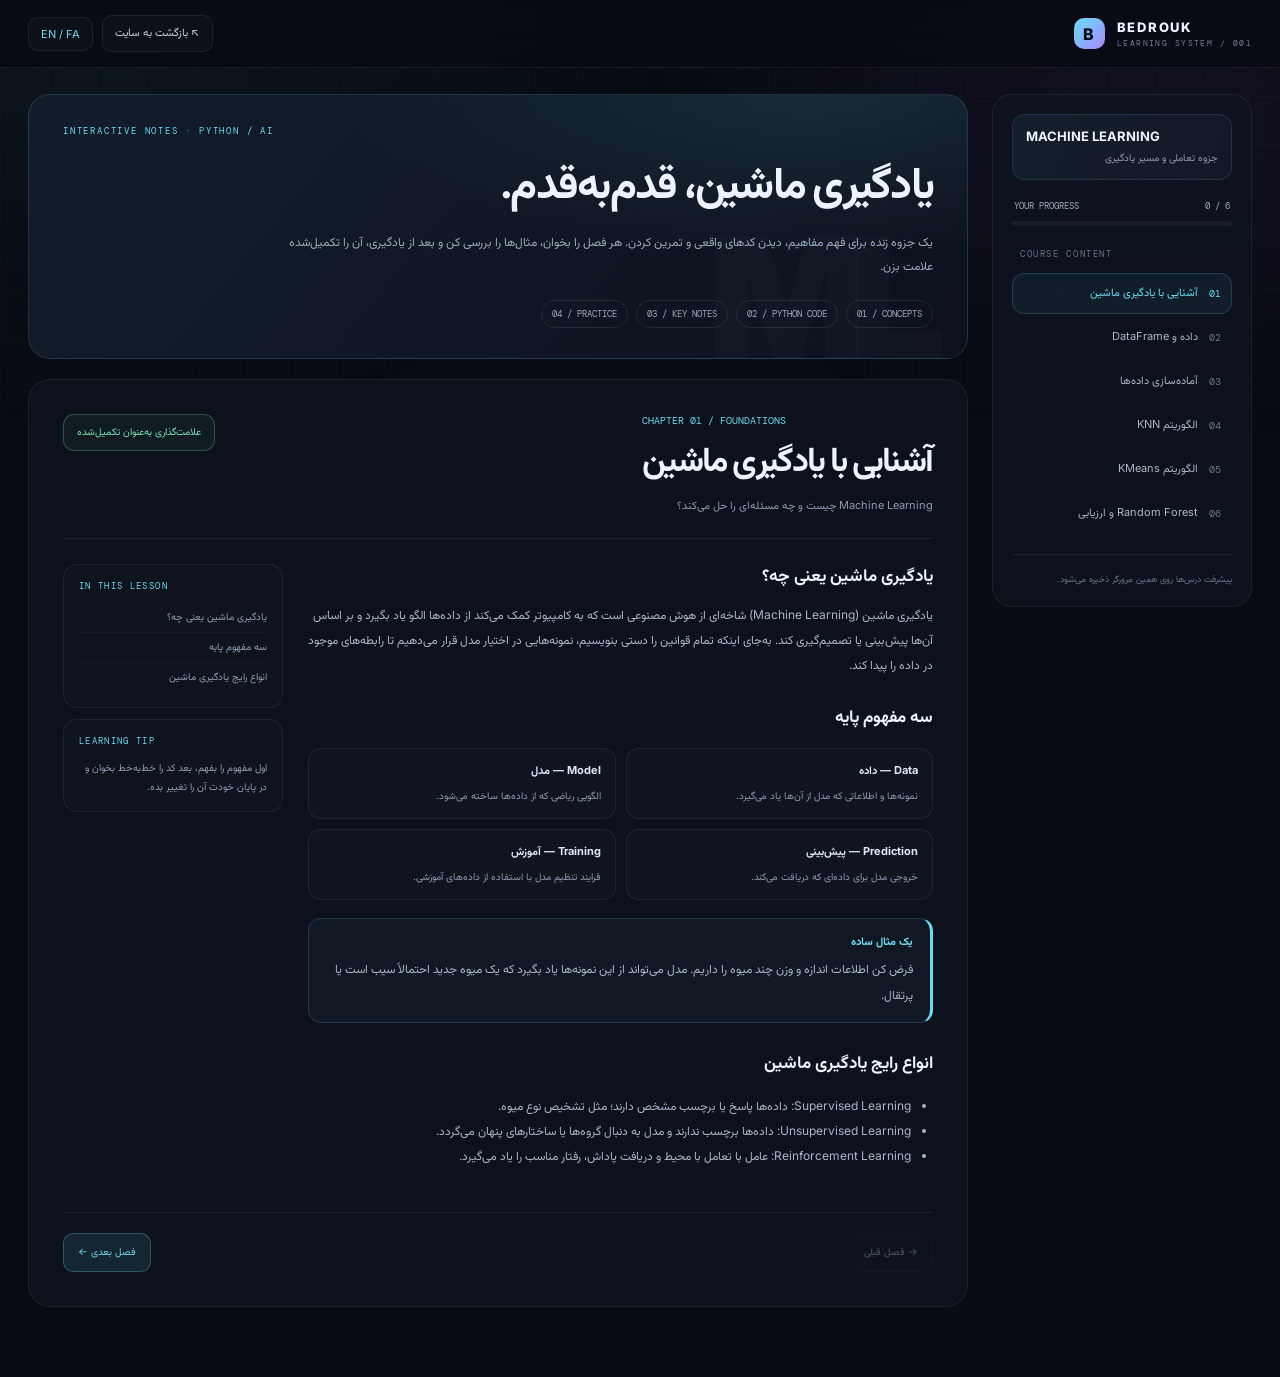
==== academy.html @ ad2b1992 "Add bilingual interactive Machine Learning Academy" ====
<!doctype html>
<html lang="fa" dir="rtl">
<head>
<meta charset="utf-8"><meta name="viewport" content="width=device-width,initial-scale=1">
<meta name="theme-color" content="#080b12">
<title>ML LAB — BEDROUK ACADEMY</title>
<link rel="preconnect" href="https://fonts.googleapis.com"><link rel="preconnect" href="https://fonts.gstatic.com" crossorigin>
<link href="https://fonts.googleapis.com/css2?family=DM+Mono:wght@400;500&family=Inter:wght@400;500;600;700;800&family=Vazirmatn:wght@400;500;600;700;800&display=swap" rel="stylesheet">
<style>
:root{--bg:#080b12;--panel:#0e1420;--panel2:#121b29;--line:#ffffff12;--text:#edf4ff;--muted:#8e9bb0;--cyan:#69dcf5;--violet:#a58aff;--green:#78e5b8;--amber:#f4c878;--radius:18px}
*{box-sizing:border-box}html{scroll-behavior:smooth}body{margin:0;background:var(--bg);color:var(--text);font-family:Inter,Vazirmatn,sans-serif;min-height:100vh}body[dir=rtl]{font-family:Vazirmatn,Inter,sans-serif}a{color:inherit;text-decoration:none}button,input{font:inherit}button{cursor:pointer}.bg-grid{position:fixed;inset:0;z-index:-2;pointer-events:none;background:radial-gradient(ellipse at 8% 0%,#2b82921b,transparent 35%),radial-gradient(ellipse at 90% 15%,#7852b51b,transparent 30%),linear-gradient(#ffffff04 1px,transparent 1px),linear-gradient(90deg,#ffffff04 1px,transparent 1px);background-size:auto,auto,48px 48px,48px 48px;mask-image:linear-gradient(#000,transparent 90%)}.top{height:68px;border-bottom:1px solid var(--line);background:#080b12d9;backdrop-filter:blur(18px);position:sticky;top:0;z-index:30}.topin{max-width:1440px;height:100%;padding:0 28px;margin:auto;display:flex;align-items:center;justify-content:space-between}.brand{display:flex;align-items:center;gap:12px;font-weight:800;letter-spacing:.13em;font-size:13px;direction:ltr}.brandmark{width:31px;height:31px;border-radius:10px;background:linear-gradient(135deg,var(--cyan),var(--violet));color:#071019;display:grid;place-items:center;font-size:16px}.brand small{display:block;color:#718198;font:8px 'DM Mono';letter-spacing:.18em;margin-top:3px}.topright{display:flex;gap:9px;align-items:center}.toplink,.lang{border:1px solid var(--line);background:#ffffff06;color:#c6d2e4;padding:9px 12px;border-radius:10px;font-size:11px}.lang{color:var(--cyan)}.shell{max-width:1440px;margin:auto;padding:26px 28px 70px;display:grid;grid-template-columns:260px minmax(0,1fr);gap:24px}.sidebar{align-self:start;position:sticky;top:91px;border:1px solid var(--line);background:#0d131edb;border-radius:20px;padding:19px;max-height:calc(100vh - 112px);overflow:auto}.side-label{font:9px 'DM Mono';letter-spacing:.18em;color:#66758d;margin:7px 8px 13px;direction:ltr;text-align:left}.course-title{padding:13px;border-radius:13px;background:linear-gradient(120deg,#69dcf511,#a58aff0b);border:1px solid #69dcf522;margin-bottom:20px}.course-title b{display:block;font-size:13px;direction:ltr;text-align:left}.course-title span{display:block;color:var(--muted);font-size:10px;margin-top:7px}.progress-row{display:flex;justify-content:space-between;color:#9eabc0;font:9px 'DM Mono';direction:ltr;margin:0 2px 9px}.progress{height:5px;background:#ffffff0d;border-radius:9px;overflow:hidden;margin-bottom:22px}.progress i{display:block;height:100%;width:0;background:linear-gradient(90deg,var(--cyan),var(--violet));border-radius:9px;transition:width .5s}.chapter{width:100%;display:flex;align-items:center;gap:11px;text-align:start;padding:11px 10px;border:1px solid transparent;border-radius:12px;background:transparent;color:#aab7ca;margin:3px 0;font-size:11px;transition:.2s}.chapter:hover{background:#ffffff07;color:#fff}.chapter.active{background:#69dcf510;border-color:#69dcf52b;color:var(--cyan)}.chapter .num{font:10px 'DM Mono';color:#687992;direction:ltr}.chapter.active .num{color:var(--cyan)}.chapter .tick{margin-inline-start:auto;color:var(--green);font-size:12px}.side-foot{border-top:1px solid var(--line);margin-top:20px;padding-top:16px;color:#68768b;font-size:9px;line-height:1.8}.main{min-width:0}.welcome{position:relative;overflow:hidden;border:1px solid #69dcf526;border-radius:22px;padding:30px 34px;background:radial-gradient(ellipse at 85% 0%,#69dcf51b,transparent 43%),linear-gradient(130deg,#121d2b,#0c111c);margin-bottom:20px;animation:rise .7s both}.welcome:after{content:'ML';position:absolute;right:4%;bottom:-43px;font:900 170px Inter;color:#ffffff05;letter-spacing:-.1em;pointer-events:none}.eyebrow{font:9px 'DM Mono';letter-spacing:.2em;color:var(--cyan);direction:ltr;text-align:start}.welcome h1{font-size:clamp(28px,4vw,44px);margin:16px 0 8px;letter-spacing:-.04em}.welcome p{color:#9baac0;line-height:2;font-size:12px;max-width:650px;margin:0}.welcome-meta{display:flex;gap:8px;flex-wrap:wrap;margin-top:22px}.pill{border:1px solid #ffffff16;border-radius:30px;padding:7px 10px;color:#9baac0;font:9px 'DM Mono';direction:ltr}.lesson{border:1px solid var(--line);background:#0d131edb;border-radius:22px;padding:clamp(20px,3vw,34px);animation:rise .5s both}.lesson-head{display:flex;justify-content:space-between;align-items:flex-start;gap:18px;border-bottom:1px solid var(--line);padding-bottom:22px;margin-bottom:25px}.lesson-index{font:10px 'DM Mono';color:var(--cyan);direction:ltr}.lesson h2{font-size:clamp(23px,3vw,34px);margin:9px 0 7px;letter-spacing:-.04em}.lesson-sub{font-size:11px;color:var(--muted);line-height:1.8}.complete{white-space:nowrap;border:1px solid #78e5b844;color:var(--green);background:#78e5b80c;border-radius:11px;padding:10px 13px;font-size:10px}.complete.done{background:#78e5b81c}.content-grid{display:grid;grid-template-columns:minmax(0,1fr) 220px;gap:25px}.article{min-width:0}.article h3{font-size:17px;margin:28px 0 12px}.article h3:first-child{margin-top:0}.article p,.article li{font-size:12px;color:#aab6c8;line-height:2.1}.article ul{padding-inline-start:22px}.callout{border:1px solid #69dcf52c;border-right:3px solid var(--cyan);background:#69dcf509;border-radius:13px;padding:15px 17px;margin:18px 0}.callout b{display:block;color:var(--cyan);font-size:11px;margin-bottom:5px}.callout p{margin:0}.callout.warn{border-color:#f4c87830;border-right-color:var(--amber);background:#f4c87808}.callout.warn b{color:var(--amber)}.codebox{border:1px solid #ffffff16;border-radius:15px;overflow:hidden;background:#080d15;margin:17px 0;direction:ltr;text-align:left}.codehead{display:flex;justify-content:space-between;align-items:center;padding:10px 14px;background:#ffffff05;border-bottom:1px solid #ffffff10;color:#8c9bb1;font:9px 'DM Mono'}.codehead button{border:1px solid #ffffff1c;background:#ffffff08;color:#b9c8dc;border-radius:7px;padding:5px 9px;font:9px 'DM Mono'}.codebox pre{margin:0;padding:18px;overflow:auto;color:#c9d8ec;font:11px/1.9 'DM Mono',monospace;tab-size:4}.kw{color:#c49bff}.fn{color:#72dff4}.str{color:#9cdda9}.cm{color:#6d7d91}.numc{color:#f2c77c}.output{border-top:1px solid #ffffff0e;padding:11px 15px;color:#8fa0b6;font:10px 'DM Mono';white-space:pre-wrap}.output b{color:var(--green);font-weight:500}.note-grid{display:grid;grid-template-columns:repeat(2,1fr);gap:10px;margin:17px 0}.note{border:1px solid var(--line);border-radius:13px;padding:14px;background:#ffffff04}.note b{display:block;font-size:11px;color:#dce8f8;margin-bottom:6px}.note span{display:block;color:#8e9bb0;font-size:10px;line-height:1.8}.side-notes{align-self:start;position:sticky;top:95px}.side-card{border:1px solid var(--line);border-radius:14px;background:#ffffff03;padding:15px;margin-bottom:11px}.side-card h4{font:9px 'DM Mono';letter-spacing:.15em;color:var(--cyan);margin:0 0 11px;direction:ltr;text-align:left}.side-card a{display:block;color:#91a0b5;font-size:10px;padding:7px 0;border-bottom:1px solid #ffffff09}.side-card a:last-child{border:0}.side-card p{font-size:10px;line-height:1.9;color:#8f9db2;margin:0}.lesson-nav{display:flex;justify-content:space-between;gap:12px;border-top:1px solid var(--line);padding-top:20px;margin-top:28px}.lesson-nav button{border:1px solid var(--line);background:#ffffff06;color:#c9d6e8;padding:11px 14px;border-radius:10px;font-size:10px}.lesson-nav button:disabled{opacity:.35;cursor:not-allowed}.lesson-nav .next{background:#69dcf51a;border-color:#69dcf544;color:var(--cyan)}.toast{position:fixed;bottom:22px;left:50%;transform:translate(-50%,20px);opacity:0;pointer-events:none;background:#172334;border:1px solid #69dcf544;color:#d9f7ff;border-radius:12px;padding:11px 16px;font-size:11px;transition:.25s;z-index:50}.toast.show{opacity:1;transform:translate(-50%,0)}.mobile-menu{display:none}
body[dir=rtl] .content-grid{direction:rtl}body[dir=rtl] .callout{border-right:1px solid #69dcf52c;border-left:3px solid var(--cyan)}body[dir=rtl] .callout.warn{border-left-color:var(--amber)}body[dir=rtl] .welcome:after{right:auto;left:4%}
@keyframes rise{from{opacity:0;transform:translateY(12px)}to{opacity:1;transform:translateY(0)}}
@media(max-width:1000px){.shell{grid-template-columns:220px minmax(0,1fr);gap:16px;padding-inline:18px}.content-grid{grid-template-columns:1fr}.side-notes{position:static;display:grid;grid-template-columns:repeat(2,1fr)}}
@media(max-width:720px){.topin{padding:0 15px}.toplink{display:none}.shell{display:block;padding:15px 13px 45px}.sidebar{position:static;max-height:none;margin-bottom:15px;padding:13px}.course-title{margin-bottom:12px}.side-label,.side-foot{display:none}.progress-row{margin-top:10px}.chapter-list{display:flex;overflow:auto;gap:6px;padding-bottom:3px}.chapter{min-width:max-content;width:auto;margin:0;padding:9px 10px}.chapter .tick{display:none}.welcome{padding:23px 20px}.welcome:after{font-size:115px;bottom:-25px}.lesson{padding:20px 16px}.lesson-head{display:block}.complete{margin-top:14px}.note-grid,.side-notes{grid-template-columns:1fr 1fr}.side-notes .side-card:last-child{grid-column:1/-1}}
@media(prefers-reduced-motion:reduce){*,*:before,*:after{animation-duration:.01ms!important;transition-duration:.01ms!important;scroll-behavior:auto!important}}
</style>
</head>
<body><div class="bg-grid"></div>
<header class="top"><div class="topin"><a class="brand" href="index.html"><span class="brandmark">B</span><span>BEDROUK <small>LEARNING SYSTEM / 001</small></span></a><div class="topright"><a class="toplink" href="index.html">↖ <span data-t="back">بازگشت به سایت</span></a><button class="lang" id="langBtn">EN / FA</button></div></div></header>
<div class="shell">
<aside class="sidebar">
<div class="course-title"><b>MACHINE LEARNING</b><span data-t="courseSub">جزوه تعاملی و مسیر یادگیری</span></div>
<div class="progress-row"><span>YOUR PROGRESS</span><span id="progressText">0 / 6</span></div><div class="progress"><i id="progressBar"></i></div>
<div class="side-label">COURSE CONTENT</div><nav class="chapter-list" id="chapterList"></nav>
<div class="side-foot" data-t="sideFoot">پیشرفت درس‌ها روی همین مرورگر ذخیره می‌شود.</div>
</aside>
<main class="main">
<section class="welcome"><div class="eyebrow">INTERACTIVE NOTES · PYTHON / AI</div><h1 data-t="heroTitle">یادگیری ماشین، قدم‌به‌قدم.</h1><p data-t="heroText">یک جزوه زنده برای فهم مفاهیم، دیدن کدهای واقعی و تمرین کردن. هر فصل را بخوان، مثال‌ها را بررسی کن و بعد از یادگیری، آن را تکمیل‌شده علامت بزن.</p><div class="welcome-meta"><span class="pill">01 / CONCEPTS</span><span class="pill">02 / PYTHON CODE</span><span class="pill">03 / KEY NOTES</span><span class="pill">04 / PRACTICE</span></div></section>
<section class="lesson" id="lessonPanel" aria-live="polite"></section>
</main></div><div class="toast" id="toast"></div>
<script>
const lessons=[
{id:"intro",title:{fa:"آشنایی با یادگیری ماشین",en:"Introduction to Machine Learning"},sub:{fa:"Machine Learning چیست و چه مسئله‌ای را حل می‌کند؟",en:"What is machine learning, and what problems does it solve?"},tag:"FOUNDATIONS",sections:[
{h:{fa:"یادگیری ماشین یعنی چه؟",en:"What is Machine Learning?"},p:{fa:"یادگیری ماشین (Machine Learning) شاخه‌ای از هوش مصنوعی است که به کامپیوتر کمک می‌کند از داده‌ها الگو یاد بگیرد و بر اساس آن‌ها پیش‌بینی یا تصمیم‌گیری کند. به‌جای اینکه تمام قوانین را دستی بنویسیم، نمونه‌هایی در اختیار مدل قرار می‌دهیم تا رابطه‌های موجود در داده را پیدا کند.",en:"Machine Learning is a branch of AI that enables computers to learn patterns from data and use them to make predictions or decisions. Instead of manually writing every rule, we provide examples and let a model discover useful relationships."}},
{h:{fa:"سه مفهوم پایه",en:"Three core ideas"},cards:[{b:{fa:"Data — داده",en:"Data"},s:{fa:"نمونه‌ها و اطلاعاتی که مدل از آن‌ها یاد می‌گیرد.",en:"The examples and information a model learns from."}},{b:{fa:"Model — مدل",en:"Model"},s:{fa:"الگویی ریاضی که از داده‌ها ساخته می‌شود.",en:"A mathematical pattern learned from data."}},{b:{fa:"Prediction — پیش‌بینی",en:"Prediction"},s:{fa:"خروجی مدل برای داده‌ای که دریافت می‌کند.",en:"The model's output for new input."}},{b:{fa:"Training — آموزش",en:"Training"},s:{fa:"فرایند تنظیم مدل با استفاده از داده‌های آموزشی.",en:"The process of fitting a model using training data."}}]},
{call:{title:{fa:"یک مثال ساده",en:"A simple example"},text:{fa:"فرض کن اطلاعات اندازه و وزن چند میوه را داریم. مدل می‌تواند از این نمونه‌ها یاد بگیرد که یک میوه جدید احتمالاً سیب است یا پرتقال.",en:"Imagine we have measurements and weights for several fruits. A model can learn from these examples and estimate whether a new fruit is an apple or an orange."}}},
{h:{fa:"انواع رایج یادگیری ماشین",en:"Common types of Machine Learning"},list:[{fa:"Supervised Learning: داده‌ها پاسخ یا برچسب مشخص دارند؛ مثل تشخیص نوع میوه.",en:"Supervised Learning: examples include known labels, such as fruit classification."},{fa:"Unsupervised Learning: داده‌ها برچسب ندارند و مدل به دنبال گروه‌ها یا ساختارهای پنهان می‌گردد.",en:"Unsupervised Learning: data has no labels, and the model looks for hidden groups or structure."},{fa:"Reinforcement Learning: عامل با تعامل با محیط و دریافت پاداش، رفتار مناسب را یاد می‌گیرد.",en:"Reinforcement Learning: an agent learns behavior by interacting with an environment and receiving rewards."}]}
]},
{id:"data",title:{fa:"داده و DataFrame",en:"Data & DataFrames"},sub:{fa:"چطور داده‌ها را با Pandas وارد و بررسی کنیم؟",en:"How to load and inspect data with Pandas."},tag:"DATA BASICS",sections:[
{h:{fa:"داده‌ها، مواد اولیه مدل هستند",en:"Data is the model's raw material"},p:{fa:"داده‌ها معمولاً در قالب جدول ذخیره می‌شوند. هر سطر یک نمونه (Sample) و هر ستون یک ویژگی (Feature) را نشان می‌دهد. در پروژه‌های واقعی، قبل از آموزش مدل باید ساختار و کیفیت داده را بررسی کنیم.",en:"Data is often stored in tables. Each row is a sample and each column is a feature. In real projects, inspect the structure and quality of your data before training a model."}},
{h:{fa:"خواندن فایل CSV با Pandas",en:"Read a CSV file with Pandas"},code:"import pandas as pd\n\n# Read the dataset\ndf = pd.read_csv('data.csv')\n\n# Show the first five rows\nprint(df.head())\n\n# Check rows, columns and data types\nprint(df.info())",out:{fa:"ابتدا چند سطر اول جدول نمایش داده می‌شود؛ سپس تعداد سطرها، ستون‌ها و نوع داده‌ها بررسی می‌شود.",en:"The first rows are displayed, followed by a summary of rows, columns, and data types."}},
{h:{fa:"دستورهای مهم برای بررسی داده",en:"Useful data inspection methods"},cards:[{b:"df.head()",s:{fa:"نمایش پنج سطر اول جدول.",en:"Shows the first five rows."}},{b:"df.shape",s:{fa:"تعداد سطر و ستون را برمی‌گرداند.",en:"Returns the number of rows and columns."}},{b:"df.info()",s:{fa:"نوع ستون‌ها و مقدارهای خالی را نشان می‌دهد.",en:"Shows column types and non-null counts."}},{b:"df.describe()",s:{fa:"آمار عددی مانند میانگین و انحراف معیار.",en:"Numeric statistics such as mean and standard deviation."}}]},
{call:{title:{fa:"نکته مهم",en:"Important note"},text:{fa:"قبل از انتخاب الگوریتم، مطمئن شو می‌دانی هر ستون چه مفهومی دارد و کدام ستون قرار است هدف پیش‌بینی باشد.",en:"Before choosing an algorithm, understand what each column represents and identify the target you want to predict."}}}
]},
{id:"prep",title:{fa:"آماده‌سازی داده‌ها",en:"Data Preprocessing"},sub:{fa:"مقادیر خالی، داده‌های متنی و مقیاس ویژگی‌ها",en:"Missing values, categorical data, and feature scaling."},tag:"PREPROCESSING",sections:[
{h:{fa:"چرا آماده‌سازی لازم است؟",en:"Why preprocessing matters"},p:{fa:"داده خام همیشه برای مدل آماده نیست. ممکن است خانه‌های خالی، متن، یا ویژگی‌هایی با مقیاس‌های بسیار متفاوت داشته باشیم. آماده‌سازی داده کمک می‌کند ورودی مدل قابل استفاده و منظم باشد.",en:"Raw data is not always model-ready. It may contain missing values, text categories, or features with very different scales. Preprocessing makes the input usable and consistent."}},
{h:{fa:"رسیدگی به مقادیر خالی",en:"Handling missing values"},code:"# Fill missing Age values with the median\ndf['Age'] = df['Age'].fillna(df['Age'].median())\n\n# Fill missing Embarked values with the mode\ndf['Embarked'] = df['Embarked'].fillna(\n    df['Embarked'].mode()[0]\n)",out:{fa:"median مقدار میانی داده‌های عددی است. mode پرتکرارترین مقدار را برمی‌گرداند.",en:"The median is the middle numeric value. The mode returns the most frequent value."}},
{h:{fa:"تبدیل داده متنی به عدد",en:"Encoding categorical data"},p:{fa:"بسیاری از الگوریتم‌ها مستقیماً با متن کار نمی‌کنند. OneHotEncoder برای تبدیل دسته‌ها به ستون‌های صفر و یک کاربرد دارد. LabelEncoder معمولاً برای تبدیل برچسب‌های هدف به عدد استفاده می‌شود.",en:"Many algorithms cannot work directly with text. OneHotEncoder creates binary columns for categories. LabelEncoder is commonly used to convert target labels into numbers."},code:"from sklearn.preprocessing import OneHotEncoder\n\nencoder = OneHotEncoder(handle_unknown='ignore')\nencoded = encoder.fit_transform(df[['City']])",out:{fa:"هر دسته در ستون City به یک ویژگی عددی مستقل تبدیل می‌شود.",en:"Each category in City is represented by its own encoded feature."}},
{h:{fa:"استانداردسازی ویژگی‌ها",en:"Feature scaling"},code:"from sklearn.preprocessing import StandardScaler\n\nscaler = StandardScaler()\nX_scaled = scaler.fit_transform(X_train)\nX_test_scaled = scaler.transform(X_test)",out:{fa:"Scaler روی داده آموزشی fit می‌شود؛ سپس همان تبدیل روی داده آزمون اجرا می‌شود.",en:"Fit the scaler on training data, then apply that same transformation to test data."}},
{call:{title:{fa:"قانون طلایی",en:"Golden rule"},text:{fa:"برای جلوگیری از Data Leakage، تبدیل‌هایی مثل StandardScaler را فقط با داده آموزشی fit کن. سپس روی داده آزمون فقط transform را اجرا کن.",en:"To avoid data leakage, fit transformations such as StandardScaler only on training data. Use transform on the test set."},warn:true}}
]},
{id:"knn",title:{fa:"الگوریتم KNN",en:"K-Nearest Neighbors"},sub:{fa:"پیش‌بینی بر اساس نزدیک‌ترین همسایه‌ها",en:"Making predictions using the nearest data points."},tag:"SUPERVISED LEARNING",sections:[
{h:{fa:"KNN چطور کار می‌کند؟",en:"How does KNN work?"},p:{fa:"در الگوریتم K-Nearest Neighbors، برای یک نمونه جدید فاصله آن تا نمونه‌های آموزشی محاسبه می‌شود. سپس K همسایه نزدیک انتخاب می‌شوند و مدل با توجه به برچسب آن‌ها تصمیم می‌گیرد. در Classification معمولاً رأی اکثریت استفاده می‌شود.",en:"K-Nearest Neighbors measures the distance from a new sample to training samples. It selects the K closest neighbors and predicts based on their labels. In classification, this is usually a majority vote."}},
{h:{fa:"پیاده‌سازی ساده با Scikit-learn",en:"A simple Scikit-learn example"},code:"from sklearn.neighbors import KNeighborsClassifier\nfrom sklearn.metrics import accuracy_score\n\nmodel = KNeighborsClassifier(n_neighbors=3)\nmodel.fit(X_train, y_train)\n\npredictions = model.predict(X_test)\naccuracy = accuracy_score(y_test, predictions)\nprint(accuracy)",out:{fa:"مدل با سه همسایه نزدیک آموزش داده می‌شود و سپس دقت پیش‌بینی‌ها محاسبه می‌شود.",en:"The model uses three neighbors, makes predictions, and then calculates accuracy."}},
{h:{fa:"پارامتر n_neighbors",en:"The n_neighbors parameter"},p:{fa:"این پارامتر تعداد همسایه‌هایی را مشخص می‌کند که در تصمیم‌گیری شرکت می‌کنند. مقدار خیلی کم ممکن است مدل را به نویز حساس کند؛ مقدار خیلی زیاد هم ممکن است مرز بین گروه‌ها را بیش از حد ساده کند.",en:"This parameter sets how many neighbors vote. A very small value may make the model sensitive to noise, while a very large value may oversimplify class boundaries."}},
{call:{title:{fa:"نکته امتحانی",en:"Key takeaway"},text:{fa:"KNN به مقیاس ویژگی‌ها حساس است؛ بنابراین StandardScaler معمولاً قبل از اجرای آن مفید است.",en:"KNN is sensitive to feature scales, so StandardScaler is often useful before applying it."}}}
]},
{id:"kmeans",title:{fa:"الگوریتم KMeans",en:"K-Means Clustering"},sub:{fa:"گروه‌بندی داده‌ها بدون برچسب",en:"Grouping data without predefined labels."},tag:"UNSUPERVISED LEARNING",sections:[
{h:{fa:"KMeans چیست؟",en:"What is K-Means?"},p:{fa:"KMeans یک الگوریتم خوشه‌بندی (Clustering) است. این الگوریتم داده‌ها را به K گروه تقسیم می‌کند؛ به‌طوری‌که نمونه‌های هر گروه تا حد ممکن به مرکز خوشه خود نزدیک باشند. در شروع، تعداد خوشه‌ها را مشخص می‌کنیم.",en:"K-Means is a clustering algorithm. It divides data into K groups so that samples are as close as possible to their cluster center. We choose the number of clusters in advance."}},
{h:{fa:"مراحل کلی الگوریتم",en:"The general process"},list:[{fa:"تعداد خوشه‌ها (K) انتخاب می‌شود.",en:"Choose the number of clusters (K)."},{fa:"مرکزهای اولیه خوشه‌ها تعیین می‌شوند.",en:"Initialize the cluster centers."},{fa:"هر نمونه به نزدیک‌ترین مرکز اختصاص داده می‌شود.",en:"Assign each sample to its nearest center."},{fa:"مرکزها با میانگین نمونه‌های هر خوشه به‌روزرسانی می‌شوند؛ این روند تکرار می‌شود.",en:"Update centers using the mean of assigned samples, and repeat."}]},
{h:{fa:"پیاده‌سازی با Scikit-learn",en:"Implementation with Scikit-learn"},code:"from sklearn.cluster import KMeans\nfrom sklearn.preprocessing import StandardScaler\n\nscaler = StandardScaler()\nX_scaled = scaler.fit_transform(X)\n\nmodel = KMeans(n_clusters=3, random_state=42, n_init=10)\nmodel.fit(X_scaled)\n\nlabels = model.labels_",out:{fa:"هر نمونه یک برچسب خوشه دریافت می‌کند؛ مثلاً 0، 1 یا 2. این اعداد نام گروه‌ها هستند، نه رتبه‌بندی آن‌ها.",en:"Each sample receives a cluster label such as 0, 1, or 2. These numbers identify groups; they are not rankings."}},
{call:{title:{fa:"تفاوت مهم با KNN",en:"KNN vs K-Means"},text:{fa:"KNN معمولاً برای پیش‌بینی با داده‌های برچسب‌دار استفاده می‌شود؛ KMeans داده‌های بدون برچسب را گروه‌بندی می‌کند.",en:"KNN is commonly used for prediction with labeled data; K-Means groups unlabeled data."}}}
]},
{id:"forest",title:{fa:"Random Forest و ارزیابی",en:"Random Forest & Evaluation"},sub:{fa:"ترکیب چند درخت تصمیم و بررسی عملکرد مدل",en:"Combining decision trees and evaluating model performance."},tag:"ENSEMBLE LEARNING",sections:[
{h:{fa:"Random Forest چیست؟",en:"What is Random Forest?"},p:{fa:"Random Forest از چندین Decision Tree تشکیل می‌شود. هر درخت روی نمونه‌ها و ویژگی‌های انتخاب‌شده آموزش می‌بیند. در طبقه‌بندی، خروجی درخت‌ها با رأی‌گیری ترکیب می‌شود تا پیش‌بینی نهایی ساخته شود.",en:"Random Forest is made of multiple decision trees. Each tree is trained using selected samples and features. For classification, tree predictions are combined through voting."}},
{h:{fa:"نمونه کد طبقه‌بندی",en:"A classification example"},code:"from sklearn.ensemble import RandomForestClassifier\nfrom sklearn.metrics import accuracy_score\n\nmodel = RandomForestClassifier(\n    n_estimators=100, random_state=42\n)\nmodel.fit(X_train, y_train)\n\npredictions = model.predict(X_test)\nprint(accuracy_score(y_test, predictions))",out:{fa:"n_estimators تعداد درخت‌ها را مشخص می‌کند. اینجا مدل از ۱۰۰ درخت استفاده می‌کند.",en:"n_estimators sets the number of trees. This example uses 100 trees."}},
{h:{fa:"معیار Accuracy",en:"The Accuracy metric"},p:{fa:"Accuracy نسبت پیش‌بینی‌های درست به کل پیش‌بینی‌هاست. این معیار ساده و قابل فهم است، اما اگر تعداد نمونه‌های گروه‌ها خیلی نامتوازن باشد، به‌تنهایی تصویر کاملی از عملکرد مدل نمی‌دهد.",en:"Accuracy is the proportion of correct predictions among all predictions. It is easy to understand, but may be misleading when classes are highly imbalanced."},code:"from sklearn.metrics import accuracy_score\n\naccuracy = accuracy_score(y_test, predictions)\nprint('Accuracy:', accuracy)",out:{fa:"اگر ۸۰ پیش‌بینی از ۱۰۰ پیش‌بینی درست باشد، Accuracy برابر 0.80 یا ۸۰٪ است.",en:"If 80 out of 100 predictions are correct, accuracy is 0.80, or 80%."}},
{call:{title:{fa:"یادت بماند",en:"Remember"},text:{fa:"عملکرد خوب روی داده آموزشی کافی نیست. مدل را با داده آزمونی که هنگام آموزش ندیده ارزیابی کن.",en:"Good performance on training data is not enough. Evaluate the model on test data it has not seen during training."}}}
]}
];
let lang='fa',active=0;const completed=new Set(JSON.parse(localStorage.getItem('ml_lab_done')||'[]'));
const t=(fa,en)=>lang==='fa'?fa:en;const L=x=>typeof x==='string'?x:(x?.[lang]||'');
function renderNav(){document.getElementById('chapterList').innerHTML=lessons.map((l,i)=>'<button class="chapter '+(i===active?'active':'')+'" data-id="'+i+'"><span class="num">'+String(i+1).padStart(2,'0')+'</span><span>'+L(l.title)+'</span>'+(completed.has(l.id)?'<span class="tick">✓</span>':'')+'</button>').join('');document.querySelectorAll('.chapter').forEach(b=>b.onclick=()=>{active=Number(b.dataset.id);render()});updateProgress()}
function updateProgress(){const n=completed.size;document.getElementById('progressText').textContent=n+' / '+lessons.length;document.getElementById('progressBar').style.width=(n/lessons.length*100)+'%'}
function codeHTML(code){return code.replace(/&/g,'&amp;').replace(/</g,'&lt;').replace(/>/g,'&gt;').replace(/\b(from|import|as|def|return|for|in|if|else|class)\b/g,'<span class="kw">$1</span>').replace(/\b(print|fit|fit_transform|transform|predict|read_csv|head|info|describe|median|mode)\b/g,'<span class="fn">$1</span>').replace(/(#.*)$/gm,'<span class="cm">$1</span>').replace(/('.*?')/g,'<span class="str">$1</span>').replace(/\b(\d+)\b/g,'<span class="numc">$1</span>')}
function renderSection(s,i){let html='';if(s.h)html+='<h3>'+L(s.h)+'</h3>';if(s.p)html+='<p>'+L(s.p)+'</p>';if(s.list)html+='<ul>'+s.list.map(x=>'<li>'+L(x)+'</li>').join('')+'</ul>';if(s.cards)html+='<div class="note-grid">'+s.cards.map(x=>'<div class="note"><b>'+L(x.b)+'</b><span>'+L(x.s)+'</span></div>').join('')+'</div>';if(s.code)html+='<div class="codebox"><div class="codehead"><span>PYTHON · '+String(i+1).padStart(2,'0')+'</span><button class="copy" data-code="'+i+'">'+t('کپی کد','COPY CODE')+'</button></div><pre><code>'+codeHTML(s.code)+'</code></pre>'+(s.out?'<div class="output"><b>OUTPUT / NOTE</b>\n'+L(s.out)+'</div>':'')+'</div>';if(s.call)html+='<div class="callout '+(s.call.warn?'warn':'')+'"><b>'+L(s.call.title)+'</b><p>'+L(s.call.text)+'</p></div>';return html}
function render(){const l=lessons[active];renderNav();document.getElementById('lessonPanel').innerHTML='<div class="lesson-head"><div><div class="lesson-index">CHAPTER '+String(active+1).padStart(2,'0')+' / '+l.tag+'</div><h2>'+L(l.title)+'</h2><div class="lesson-sub">'+L(l.sub)+'</div></div><button class="complete '+(completed.has(l.id)?'done':'')+'" id="completeBtn">'+(completed.has(l.id)?t('✓ تکمیل شده','✓ COMPLETED'):t('علامت‌گذاری به‌عنوان تکمیل‌شده','MARK AS COMPLETE'))+'</button></div><div class="content-grid"><article class="article">'+l.sections.map(renderSection).join('')+'</article><aside class="side-notes"><div class="side-card"><h4>IN THIS LESSON</h4>'+l.sections.filter(s=>s.h).map((s,i)=>'<a href="#section-'+i+'">'+L(s.h)+'</a>').join('')+'</div><div class="side-card"><h4>LEARNING TIP</h4><p>'+t('اول مفهوم را بفهم، بعد کد را خط‌به‌خط بخوان و در پایان خودت آن را تغییر بده.','Understand the idea first, read the code line by line, then modify it yourself.')+'</p></div></aside></div><div class="lesson-nav"><button id="prevBtn" '+(active===0?'disabled':'')+'>'+t('→ فصل قبلی','← PREVIOUS')+'</button><button class="next" id="nextBtn" '+(active===lessons.length-1?'disabled':'')+'>'+t('فصل بعدی ←','NEXT →')+'</button></div>';document.getElementById('completeBtn').onclick=()=>{if(completed.has(l.id))completed.delete(l.id);else completed.add(l.id);localStorage.setItem('ml_lab_done',JSON.stringify([...completed]));render()};document.getElementById('prevBtn').onclick=()=>{if(active>0){active--;render();window.scrollTo({top:0,behavior:'smooth'})}};document.getElementById('nextBtn').onclick=()=>{if(active<lessons.length-1){active++;render();window.scrollTo({top:0,behavior:'smooth'})}};document.querySelectorAll('.copy').forEach(b=>b.onclick=async()=>{const idx=Number(b.dataset.code);const code=l.sections[idx].code;try{await navigator.clipboard.writeText(code);toast(t('کد کپی شد','Code copied'))}catch(e){toast(t('کپی خودکار در این مرورگر در دسترس نیست','Clipboard is unavailable in this browser'))}});document.querySelectorAll('.side-card a').forEach((a,i)=>a.onclick=e=>{e.preventDefault();const headings=[...document.querySelectorAll('.article h3')];headings[i]?.scrollIntoView({behavior:'smooth',block:'center'})})}
function toast(msg){const el=document.getElementById('toast');el.textContent=msg;el.classList.add('show');setTimeout(()=>el.classList.remove('show'),1800)}
document.getElementById('langBtn').onclick=()=>{lang=lang==='fa'?'en':'fa';document.documentElement.lang=lang;document.documentElement.dir=lang==='fa'?'rtl':'ltr';document.body.dir=lang==='fa'?'rtl':'ltr';document.getElementById('langBtn').textContent=lang==='fa'?'EN / FA':'FA / EN';document.querySelectorAll('[data-t]').forEach(el=>{const map={back:['بازگشت به سایت','Back to portfolio'],courseSub:['جزوه تعاملی و مسیر یادگیری','Interactive notes & learning path'],sideFoot:['پیشرفت درس‌ها روی همین مرورگر ذخیره می‌شود.','Lesson progress is saved in this browser.'],heroTitle:['یادگیری ماشین، قدم‌به‌قدم.','Machine Learning, step by step.'],heroText:['یک جزوه زنده برای فهم مفاهیم، دیدن کدهای واقعی و تمرین کردن. هر فصل را بخوان، مثال‌ها را بررسی کن و بعد از یادگیری، آن را تکمیل‌شده علامت بزن.','A living notebook for understanding concepts, exploring real code, and practicing. Read each chapter, inspect the examples, and mark it complete when you are ready.']};el.textContent=map[el.dataset.t][lang==='fa'?0:1]});render();document.title=lang==='fa'?'ML LAB — آکادمی بدروک':'ML LAB — BEDROUK ACADEMY'};
render();
</script></body></html>
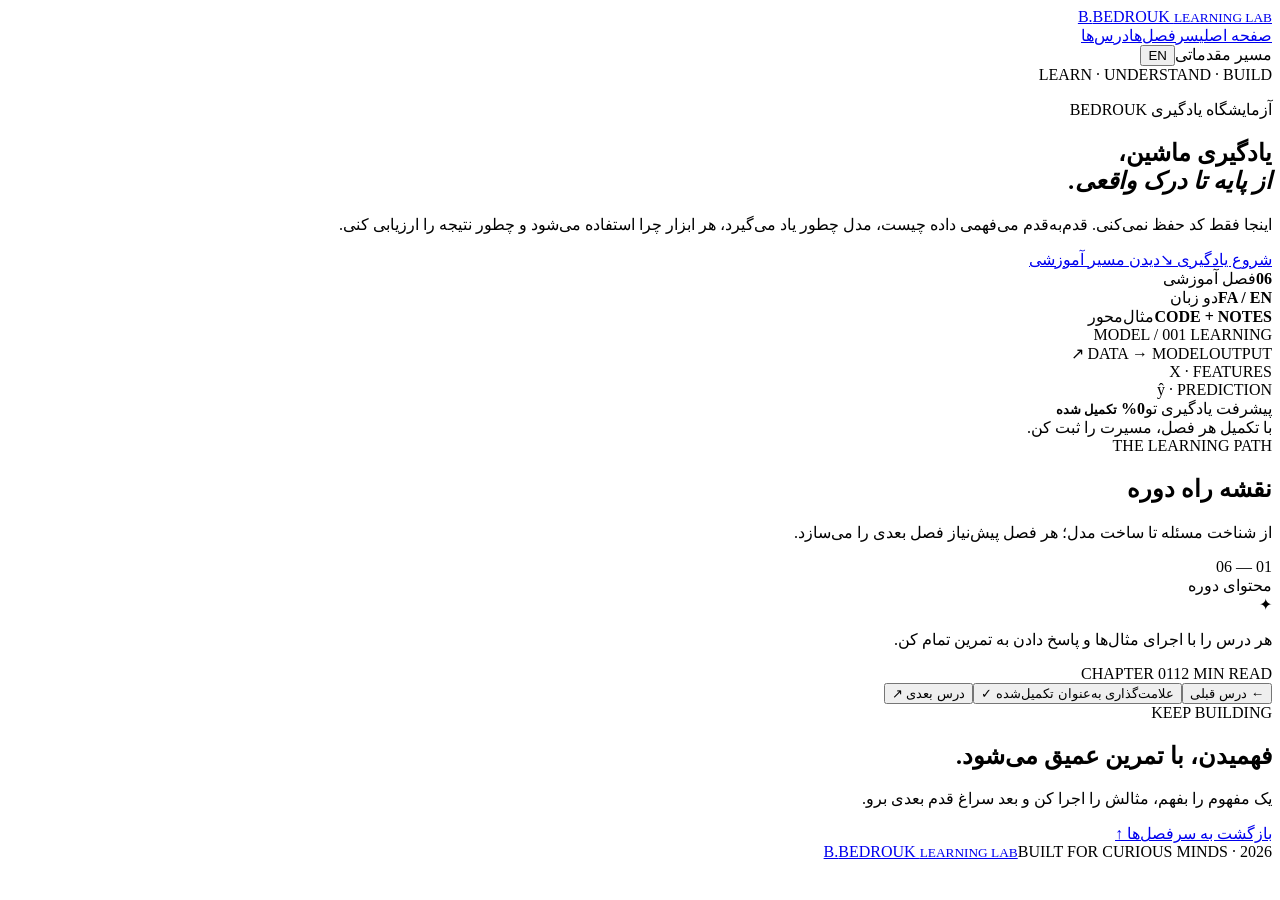
==== commit e42b4991: "Redesign Machine Learning Academy experience" ====
--- a/academy.html
+++ b/academy.html
@@ -2,81 +2,19 @@
 <html lang="fa" dir="rtl">
 <head>
 <meta charset="utf-8"><meta name="viewport" content="width=device-width,initial-scale=1">
-<meta name="theme-color" content="#080b12">
-<title>ML LAB — BEDROUK ACADEMY</title>
+<meta name="theme-color" content="#080b12"><meta name="description" content="BEDROUK Learning Lab — interactive bilingual Machine Learning lessons.">
+<title>BEDROUK Learning Lab — Machine Learning</title>
 <link rel="preconnect" href="https://fonts.googleapis.com"><link rel="preconnect" href="https://fonts.gstatic.com" crossorigin>
 <link href="https://fonts.googleapis.com/css2?family=DM+Mono:wght@400;500&family=Inter:wght@400;500;600;700;800&family=Vazirmatn:wght@400;500;600;700;800&display=swap" rel="stylesheet">
-<style>
-:root{--bg:#080b12;--panel:#0e1420;--panel2:#121b29;--line:#ffffff12;--text:#edf4ff;--muted:#8e9bb0;--cyan:#69dcf5;--violet:#a58aff;--green:#78e5b8;--amber:#f4c878;--radius:18px}
-*{box-sizing:border-box}html{scroll-behavior:smooth}body{margin:0;background:var(--bg);color:var(--text);font-family:Inter,Vazirmatn,sans-serif;min-height:100vh}body[dir=rtl]{font-family:Vazirmatn,Inter,sans-serif}a{color:inherit;text-decoration:none}button,input{font:inherit}button{cursor:pointer}.bg-grid{position:fixed;inset:0;z-index:-2;pointer-events:none;background:radial-gradient(ellipse at 8% 0%,#2b82921b,transparent 35%),radial-gradient(ellipse at 90% 15%,#7852b51b,transparent 30%),linear-gradient(#ffffff04 1px,transparent 1px),linear-gradient(90deg,#ffffff04 1px,transparent 1px);background-size:auto,auto,48px 48px,48px 48px;mask-image:linear-gradient(#000,transparent 90%)}.top{height:68px;border-bottom:1px solid var(--line);background:#080b12d9;backdrop-filter:blur(18px);position:sticky;top:0;z-index:30}.topin{max-width:1440px;height:100%;padding:0 28px;margin:auto;display:flex;align-items:center;justify-content:space-between}.brand{display:flex;align-items:center;gap:12px;font-weight:800;letter-spacing:.13em;font-size:13px;direction:ltr}.brandmark{width:31px;height:31px;border-radius:10px;background:linear-gradient(135deg,var(--cyan),var(--violet));color:#071019;display:grid;place-items:center;font-size:16px}.brand small{display:block;color:#718198;font:8px 'DM Mono';letter-spacing:.18em;margin-top:3px}.topright{display:flex;gap:9px;align-items:center}.toplink,.lang{border:1px solid var(--line);background:#ffffff06;color:#c6d2e4;padding:9px 12px;border-radius:10px;font-size:11px}.lang{color:var(--cyan)}.shell{max-width:1440px;margin:auto;padding:26px 28px 70px;display:grid;grid-template-columns:260px minmax(0,1fr);gap:24px}.sidebar{align-self:start;position:sticky;top:91px;border:1px solid var(--line);background:#0d131edb;border-radius:20px;padding:19px;max-height:calc(100vh - 112px);overflow:auto}.side-label{font:9px 'DM Mono';letter-spacing:.18em;color:#66758d;margin:7px 8px 13px;direction:ltr;text-align:left}.course-title{padding:13px;border-radius:13px;background:linear-gradient(120deg,#69dcf511,#a58aff0b);border:1px solid #69dcf522;margin-bottom:20px}.course-title b{display:block;font-size:13px;direction:ltr;text-align:left}.course-title span{display:block;color:var(--muted);font-size:10px;margin-top:7px}.progress-row{display:flex;justify-content:space-between;color:#9eabc0;font:9px 'DM Mono';direction:ltr;margin:0 2px 9px}.progress{height:5px;background:#ffffff0d;border-radius:9px;overflow:hidden;margin-bottom:22px}.progress i{display:block;height:100%;width:0;background:linear-gradient(90deg,var(--cyan),var(--violet));border-radius:9px;transition:width .5s}.chapter{width:100%;display:flex;align-items:center;gap:11px;text-align:start;padding:11px 10px;border:1px solid transparent;border-radius:12px;background:transparent;color:#aab7ca;margin:3px 0;font-size:11px;transition:.2s}.chapter:hover{background:#ffffff07;color:#fff}.chapter.active{background:#69dcf510;border-color:#69dcf52b;color:var(--cyan)}.chapter .num{font:10px 'DM Mono';color:#687992;direction:ltr}.chapter.active .num{color:var(--cyan)}.chapter .tick{margin-inline-start:auto;color:var(--green);font-size:12px}.side-foot{border-top:1px solid var(--line);margin-top:20px;padding-top:16px;color:#68768b;font-size:9px;line-height:1.8}.main{min-width:0}.welcome{position:relative;overflow:hidden;border:1px solid #69dcf526;border-radius:22px;padding:30px 34px;background:radial-gradient(ellipse at 85% 0%,#69dcf51b,transparent 43%),linear-gradient(130deg,#121d2b,#0c111c);margin-bottom:20px;animation:rise .7s both}.welcome:after{content:'ML';position:absolute;right:4%;bottom:-43px;font:900 170px Inter;color:#ffffff05;letter-spacing:-.1em;pointer-events:none}.eyebrow{font:9px 'DM Mono';letter-spacing:.2em;color:var(--cyan);direction:ltr;text-align:start}.welcome h1{font-size:clamp(28px,4vw,44px);margin:16px 0 8px;letter-spacing:-.04em}.welcome p{color:#9baac0;line-height:2;font-size:12px;max-width:650px;margin:0}.welcome-meta{display:flex;gap:8px;flex-wrap:wrap;margin-top:22px}.pill{border:1px solid #ffffff16;border-radius:30px;padding:7px 10px;color:#9baac0;font:9px 'DM Mono';direction:ltr}.lesson{border:1px solid var(--line);background:#0d131edb;border-radius:22px;padding:clamp(20px,3vw,34px);animation:rise .5s both}.lesson-head{display:flex;justify-content:space-between;align-items:flex-start;gap:18px;border-bottom:1px solid var(--line);padding-bottom:22px;margin-bottom:25px}.lesson-index{font:10px 'DM Mono';color:var(--cyan);direction:ltr}.lesson h2{font-size:clamp(23px,3vw,34px);margin:9px 0 7px;letter-spacing:-.04em}.lesson-sub{font-size:11px;color:var(--muted);line-height:1.8}.complete{white-space:nowrap;border:1px solid #78e5b844;color:var(--green);background:#78e5b80c;border-radius:11px;padding:10px 13px;font-size:10px}.complete.done{background:#78e5b81c}.content-grid{display:grid;grid-template-columns:minmax(0,1fr) 220px;gap:25px}.article{min-width:0}.article h3{font-size:17px;margin:28px 0 12px}.article h3:first-child{margin-top:0}.article p,.article li{font-size:12px;color:#aab6c8;line-height:2.1}.article ul{padding-inline-start:22px}.callout{border:1px solid #69dcf52c;border-right:3px solid var(--cyan);background:#69dcf509;border-radius:13px;padding:15px 17px;margin:18px 0}.callout b{display:block;color:var(--cyan);font-size:11px;margin-bottom:5px}.callout p{margin:0}.callout.warn{border-color:#f4c87830;border-right-color:var(--amber);background:#f4c87808}.callout.warn b{color:var(--amber)}.codebox{border:1px solid #ffffff16;border-radius:15px;overflow:hidden;background:#080d15;margin:17px 0;direction:ltr;text-align:left}.codehead{display:flex;justify-content:space-between;align-items:center;padding:10px 14px;background:#ffffff05;border-bottom:1px solid #ffffff10;color:#8c9bb1;font:9px 'DM Mono'}.codehead button{border:1px solid #ffffff1c;background:#ffffff08;color:#b9c8dc;border-radius:7px;padding:5px 9px;font:9px 'DM Mono'}.codebox pre{margin:0;padding:18px;overflow:auto;color:#c9d8ec;font:11px/1.9 'DM Mono',monospace;tab-size:4}.kw{color:#c49bff}.fn{color:#72dff4}.str{color:#9cdda9}.cm{color:#6d7d91}.numc{color:#f2c77c}.output{border-top:1px solid #ffffff0e;padding:11px 15px;color:#8fa0b6;font:10px 'DM Mono';white-space:pre-wrap}.output b{color:var(--green);font-weight:500}.note-grid{display:grid;grid-template-columns:repeat(2,1fr);gap:10px;margin:17px 0}.note{border:1px solid var(--line);border-radius:13px;padding:14px;background:#ffffff04}.note b{display:block;font-size:11px;color:#dce8f8;margin-bottom:6px}.note span{display:block;color:#8e9bb0;font-size:10px;line-height:1.8}.side-notes{align-self:start;position:sticky;top:95px}.side-card{border:1px solid var(--line);border-radius:14px;background:#ffffff03;padding:15px;margin-bottom:11px}.side-card h4{font:9px 'DM Mono';letter-spacing:.15em;color:var(--cyan);margin:0 0 11px;direction:ltr;text-align:left}.side-card a{display:block;color:#91a0b5;font-size:10px;padding:7px 0;border-bottom:1px solid #ffffff09}.side-card a:last-child{border:0}.side-card p{font-size:10px;line-height:1.9;color:#8f9db2;margin:0}.lesson-nav{display:flex;justify-content:space-between;gap:12px;border-top:1px solid var(--line);padding-top:20px;margin-top:28px}.lesson-nav button{border:1px solid var(--line);background:#ffffff06;color:#c9d6e8;padding:11px 14px;border-radius:10px;font-size:10px}.lesson-nav button:disabled{opacity:.35;cursor:not-allowed}.lesson-nav .next{background:#69dcf51a;border-color:#69dcf544;color:var(--cyan)}.toast{position:fixed;bottom:22px;left:50%;transform:translate(-50%,20px);opacity:0;pointer-events:none;background:#172334;border:1px solid #69dcf544;color:#d9f7ff;border-radius:12px;padding:11px 16px;font-size:11px;transition:.25s;z-index:50}.toast.show{opacity:1;transform:translate(-50%,0)}.mobile-menu{display:none}
-body[dir=rtl] .content-grid{direction:rtl}body[dir=rtl] .callout{border-right:1px solid #69dcf52c;border-left:3px solid var(--cyan)}body[dir=rtl] .callout.warn{border-left-color:var(--amber)}body[dir=rtl] .welcome:after{right:auto;left:4%}
-@keyframes rise{from{opacity:0;transform:translateY(12px)}to{opacity:1;transform:translateY(0)}}
-@media(max-width:1000px){.shell{grid-template-columns:220px minmax(0,1fr);gap:16px;padding-inline:18px}.content-grid{grid-template-columns:1fr}.side-notes{position:static;display:grid;grid-template-columns:repeat(2,1fr)}}
-@media(max-width:720px){.topin{padding:0 15px}.toplink{display:none}.shell{display:block;padding:15px 13px 45px}.sidebar{position:static;max-height:none;margin-bottom:15px;padding:13px}.course-title{margin-bottom:12px}.side-label,.side-foot{display:none}.progress-row{margin-top:10px}.chapter-list{display:flex;overflow:auto;gap:6px;padding-bottom:3px}.chapter{min-width:max-content;width:auto;margin:0;padding:9px 10px}.chapter .tick{display:none}.welcome{padding:23px 20px}.welcome:after{font-size:115px;bottom:-25px}.lesson{padding:20px 16px}.lesson-head{display:block}.complete{margin-top:14px}.note-grid,.side-notes{grid-template-columns:1fr 1fr}.side-notes .side-card:last-child{grid-column:1/-1}}
-@media(prefers-reduced-motion:reduce){*,*:before,*:after{animation-duration:.01ms!important;transition-duration:.01ms!important;scroll-behavior:auto!important}}
-</style>
+<link rel="stylesheet" href="academy.css">
 </head>
-<body><div class="bg-grid"></div>
-<header class="top"><div class="topin"><a class="brand" href="index.html"><span class="brandmark">B</span><span>BEDROUK <small>LEARNING SYSTEM / 001</small></span></a><div class="topright"><a class="toplink" href="index.html">↖ <span data-t="back">بازگشت به سایت</span></a><button class="lang" id="langBtn">EN / FA</button></div></div></header>
-<div class="shell">
-<aside class="sidebar">
-<div class="course-title"><b>MACHINE LEARNING</b><span data-t="courseSub">جزوه تعاملی و مسیر یادگیری</span></div>
-<div class="progress-row"><span>YOUR PROGRESS</span><span id="progressText">0 / 6</span></div><div class="progress"><i id="progressBar"></i></div>
-<div class="side-label">COURSE CONTENT</div><nav class="chapter-list" id="chapterList"></nav>
-<div class="side-foot" data-t="sideFoot">پیشرفت درس‌ها روی همین مرورگر ذخیره می‌شود.</div>
-</aside>
-<main class="main">
-<section class="welcome"><div class="eyebrow">INTERACTIVE NOTES · PYTHON / AI</div><h1 data-t="heroTitle">یادگیری ماشین، قدم‌به‌قدم.</h1><p data-t="heroText">یک جزوه زنده برای فهم مفاهیم، دیدن کدهای واقعی و تمرین کردن. هر فصل را بخوان، مثال‌ها را بررسی کن و بعد از یادگیری، آن را تکمیل‌شده علامت بزن.</p><div class="welcome-meta"><span class="pill">01 / CONCEPTS</span><span class="pill">02 / PYTHON CODE</span><span class="pill">03 / KEY NOTES</span><span class="pill">04 / PRACTICE</span></div></section>
-<section class="lesson" id="lessonPanel" aria-live="polite"></section>
-</main></div><div class="toast" id="toast"></div>
-<script>
-const lessons=[
-{id:"intro",title:{fa:"آشنایی با یادگیری ماشین",en:"Introduction to Machine Learning"},sub:{fa:"Machine Learning چیست و چه مسئله‌ای را حل می‌کند؟",en:"What is machine learning, and what problems does it solve?"},tag:"FOUNDATIONS",sections:[
-{h:{fa:"یادگیری ماشین یعنی چه؟",en:"What is Machine Learning?"},p:{fa:"یادگیری ماشین (Machine Learning) شاخه‌ای از هوش مصنوعی است که به کامپیوتر کمک می‌کند از داده‌ها الگو یاد بگیرد و بر اساس آن‌ها پیش‌بینی یا تصمیم‌گیری کند. به‌جای اینکه تمام قوانین را دستی بنویسیم، نمونه‌هایی در اختیار مدل قرار می‌دهیم تا رابطه‌های موجود در داده را پیدا کند.",en:"Machine Learning is a branch of AI that enables computers to learn patterns from data and use them to make predictions or decisions. Instead of manually writing every rule, we provide examples and let a model discover useful relationships."}},
-{h:{fa:"سه مفهوم پایه",en:"Three core ideas"},cards:[{b:{fa:"Data — داده",en:"Data"},s:{fa:"نمونه‌ها و اطلاعاتی که مدل از آن‌ها یاد می‌گیرد.",en:"The examples and information a model learns from."}},{b:{fa:"Model — مدل",en:"Model"},s:{fa:"الگویی ریاضی که از داده‌ها ساخته می‌شود.",en:"A mathematical pattern learned from data."}},{b:{fa:"Prediction — پیش‌بینی",en:"Prediction"},s:{fa:"خروجی مدل برای داده‌ای که دریافت می‌کند.",en:"The model's output for new input."}},{b:{fa:"Training — آموزش",en:"Training"},s:{fa:"فرایند تنظیم مدل با استفاده از داده‌های آموزشی.",en:"The process of fitting a model using training data."}}]},
-{call:{title:{fa:"یک مثال ساده",en:"A simple example"},text:{fa:"فرض کن اطلاعات اندازه و وزن چند میوه را داریم. مدل می‌تواند از این نمونه‌ها یاد بگیرد که یک میوه جدید احتمالاً سیب است یا پرتقال.",en:"Imagine we have measurements and weights for several fruits. A model can learn from these examples and estimate whether a new fruit is an apple or an orange."}}},
-{h:{fa:"انواع رایج یادگیری ماشین",en:"Common types of Machine Learning"},list:[{fa:"Supervised Learning: داده‌ها پاسخ یا برچسب مشخص دارند؛ مثل تشخیص نوع میوه.",en:"Supervised Learning: examples include known labels, such as fruit classification."},{fa:"Unsupervised Learning: داده‌ها برچسب ندارند و مدل به دنبال گروه‌ها یا ساختارهای پنهان می‌گردد.",en:"Unsupervised Learning: data has no labels, and the model looks for hidden groups or structure."},{fa:"Reinforcement Learning: عامل با تعامل با محیط و دریافت پاداش، رفتار مناسب را یاد می‌گیرد.",en:"Reinforcement Learning: an agent learns behavior by interacting with an environment and receiving rewards."}]}
-]},
-{id:"data",title:{fa:"داده و DataFrame",en:"Data & DataFrames"},sub:{fa:"چطور داده‌ها را با Pandas وارد و بررسی کنیم؟",en:"How to load and inspect data with Pandas."},tag:"DATA BASICS",sections:[
-{h:{fa:"داده‌ها، مواد اولیه مدل هستند",en:"Data is the model's raw material"},p:{fa:"داده‌ها معمولاً در قالب جدول ذخیره می‌شوند. هر سطر یک نمونه (Sample) و هر ستون یک ویژگی (Feature) را نشان می‌دهد. در پروژه‌های واقعی، قبل از آموزش مدل باید ساختار و کیفیت داده را بررسی کنیم.",en:"Data is often stored in tables. Each row is a sample and each column is a feature. In real projects, inspect the structure and quality of your data before training a model."}},
-{h:{fa:"خواندن فایل CSV با Pandas",en:"Read a CSV file with Pandas"},code:"import pandas as pd\n\n# Read the dataset\ndf = pd.read_csv('data.csv')\n\n# Show the first five rows\nprint(df.head())\n\n# Check rows, columns and data types\nprint(df.info())",out:{fa:"ابتدا چند سطر اول جدول نمایش داده می‌شود؛ سپس تعداد سطرها، ستون‌ها و نوع داده‌ها بررسی می‌شود.",en:"The first rows are displayed, followed by a summary of rows, columns, and data types."}},
-{h:{fa:"دستورهای مهم برای بررسی داده",en:"Useful data inspection methods"},cards:[{b:"df.head()",s:{fa:"نمایش پنج سطر اول جدول.",en:"Shows the first five rows."}},{b:"df.shape",s:{fa:"تعداد سطر و ستون را برمی‌گرداند.",en:"Returns the number of rows and columns."}},{b:"df.info()",s:{fa:"نوع ستون‌ها و مقدارهای خالی را نشان می‌دهد.",en:"Shows column types and non-null counts."}},{b:"df.describe()",s:{fa:"آمار عددی مانند میانگین و انحراف معیار.",en:"Numeric statistics such as mean and standard deviation."}}]},
-{call:{title:{fa:"نکته مهم",en:"Important note"},text:{fa:"قبل از انتخاب الگوریتم، مطمئن شو می‌دانی هر ستون چه مفهومی دارد و کدام ستون قرار است هدف پیش‌بینی باشد.",en:"Before choosing an algorithm, understand what each column represents and identify the target you want to predict."}}}
-]},
-{id:"prep",title:{fa:"آماده‌سازی داده‌ها",en:"Data Preprocessing"},sub:{fa:"مقادیر خالی، داده‌های متنی و مقیاس ویژگی‌ها",en:"Missing values, categorical data, and feature scaling."},tag:"PREPROCESSING",sections:[
-{h:{fa:"چرا آماده‌سازی لازم است؟",en:"Why preprocessing matters"},p:{fa:"داده خام همیشه برای مدل آماده نیست. ممکن است خانه‌های خالی، متن، یا ویژگی‌هایی با مقیاس‌های بسیار متفاوت داشته باشیم. آماده‌سازی داده کمک می‌کند ورودی مدل قابل استفاده و منظم باشد.",en:"Raw data is not always model-ready. It may contain missing values, text categories, or features with very different scales. Preprocessing makes the input usable and consistent."}},
-{h:{fa:"رسیدگی به مقادیر خالی",en:"Handling missing values"},code:"# Fill missing Age values with the median\ndf['Age'] = df['Age'].fillna(df['Age'].median())\n\n# Fill missing Embarked values with the mode\ndf['Embarked'] = df['Embarked'].fillna(\n    df['Embarked'].mode()[0]\n)",out:{fa:"median مقدار میانی داده‌های عددی است. mode پرتکرارترین مقدار را برمی‌گرداند.",en:"The median is the middle numeric value. The mode returns the most frequent value."}},
-{h:{fa:"تبدیل داده متنی به عدد",en:"Encoding categorical data"},p:{fa:"بسیاری از الگوریتم‌ها مستقیماً با متن کار نمی‌کنند. OneHotEncoder برای تبدیل دسته‌ها به ستون‌های صفر و یک کاربرد دارد. LabelEncoder معمولاً برای تبدیل برچسب‌های هدف به عدد استفاده می‌شود.",en:"Many algorithms cannot work directly with text. OneHotEncoder creates binary columns for categories. LabelEncoder is commonly used to convert target labels into numbers."},code:"from sklearn.preprocessing import OneHotEncoder\n\nencoder = OneHotEncoder(handle_unknown='ignore')\nencoded = encoder.fit_transform(df[['City']])",out:{fa:"هر دسته در ستون City به یک ویژگی عددی مستقل تبدیل می‌شود.",en:"Each category in City is represented by its own encoded feature."}},
-{h:{fa:"استانداردسازی ویژگی‌ها",en:"Feature scaling"},code:"from sklearn.preprocessing import StandardScaler\n\nscaler = StandardScaler()\nX_scaled = scaler.fit_transform(X_train)\nX_test_scaled = scaler.transform(X_test)",out:{fa:"Scaler روی داده آموزشی fit می‌شود؛ سپس همان تبدیل روی داده آزمون اجرا می‌شود.",en:"Fit the scaler on training data, then apply that same transformation to test data."}},
-{call:{title:{fa:"قانون طلایی",en:"Golden rule"},text:{fa:"برای جلوگیری از Data Leakage، تبدیل‌هایی مثل StandardScaler را فقط با داده آموزشی fit کن. سپس روی داده آزمون فقط transform را اجرا کن.",en:"To avoid data leakage, fit transformations such as StandardScaler only on training data. Use transform on the test set."},warn:true}}
-]},
-{id:"knn",title:{fa:"الگوریتم KNN",en:"K-Nearest Neighbors"},sub:{fa:"پیش‌بینی بر اساس نزدیک‌ترین همسایه‌ها",en:"Making predictions using the nearest data points."},tag:"SUPERVISED LEARNING",sections:[
-{h:{fa:"KNN چطور کار می‌کند؟",en:"How does KNN work?"},p:{fa:"در الگوریتم K-Nearest Neighbors، برای یک نمونه جدید فاصله آن تا نمونه‌های آموزشی محاسبه می‌شود. سپس K همسایه نزدیک انتخاب می‌شوند و مدل با توجه به برچسب آن‌ها تصمیم می‌گیرد. در Classification معمولاً رأی اکثریت استفاده می‌شود.",en:"K-Nearest Neighbors measures the distance from a new sample to training samples. It selects the K closest neighbors and predicts based on their labels. In classification, this is usually a majority vote."}},
-{h:{fa:"پیاده‌سازی ساده با Scikit-learn",en:"A simple Scikit-learn example"},code:"from sklearn.neighbors import KNeighborsClassifier\nfrom sklearn.metrics import accuracy_score\n\nmodel = KNeighborsClassifier(n_neighbors=3)\nmodel.fit(X_train, y_train)\n\npredictions = model.predict(X_test)\naccuracy = accuracy_score(y_test, predictions)\nprint(accuracy)",out:{fa:"مدل با سه همسایه نزدیک آموزش داده می‌شود و سپس دقت پیش‌بینی‌ها محاسبه می‌شود.",en:"The model uses three neighbors, makes predictions, and then calculates accuracy."}},
-{h:{fa:"پارامتر n_neighbors",en:"The n_neighbors parameter"},p:{fa:"این پارامتر تعداد همسایه‌هایی را مشخص می‌کند که در تصمیم‌گیری شرکت می‌کنند. مقدار خیلی کم ممکن است مدل را به نویز حساس کند؛ مقدار خیلی زیاد هم ممکن است مرز بین گروه‌ها را بیش از حد ساده کند.",en:"This parameter sets how many neighbors vote. A very small value may make the model sensitive to noise, while a very large value may oversimplify class boundaries."}},
-{call:{title:{fa:"نکته امتحانی",en:"Key takeaway"},text:{fa:"KNN به مقیاس ویژگی‌ها حساس است؛ بنابراین StandardScaler معمولاً قبل از اجرای آن مفید است.",en:"KNN is sensitive to feature scales, so StandardScaler is often useful before applying it."}}}
-]},
-{id:"kmeans",title:{fa:"الگوریتم KMeans",en:"K-Means Clustering"},sub:{fa:"گروه‌بندی داده‌ها بدون برچسب",en:"Grouping data without predefined labels."},tag:"UNSUPERVISED LEARNING",sections:[
-{h:{fa:"KMeans چیست؟",en:"What is K-Means?"},p:{fa:"KMeans یک الگوریتم خوشه‌بندی (Clustering) است. این الگوریتم داده‌ها را به K گروه تقسیم می‌کند؛ به‌طوری‌که نمونه‌های هر گروه تا حد ممکن به مرکز خوشه خود نزدیک باشند. در شروع، تعداد خوشه‌ها را مشخص می‌کنیم.",en:"K-Means is a clustering algorithm. It divides data into K groups so that samples are as close as possible to their cluster center. We choose the number of clusters in advance."}},
-{h:{fa:"مراحل کلی الگوریتم",en:"The general process"},list:[{fa:"تعداد خوشه‌ها (K) انتخاب می‌شود.",en:"Choose the number of clusters (K)."},{fa:"مرکزهای اولیه خوشه‌ها تعیین می‌شوند.",en:"Initialize the cluster centers."},{fa:"هر نمونه به نزدیک‌ترین مرکز اختصاص داده می‌شود.",en:"Assign each sample to its nearest center."},{fa:"مرکزها با میانگین نمونه‌های هر خوشه به‌روزرسانی می‌شوند؛ این روند تکرار می‌شود.",en:"Update centers using the mean of assigned samples, and repeat."}]},
-{h:{fa:"پیاده‌سازی با Scikit-learn",en:"Implementation with Scikit-learn"},code:"from sklearn.cluster import KMeans\nfrom sklearn.preprocessing import StandardScaler\n\nscaler = StandardScaler()\nX_scaled = scaler.fit_transform(X)\n\nmodel = KMeans(n_clusters=3, random_state=42, n_init=10)\nmodel.fit(X_scaled)\n\nlabels = model.labels_",out:{fa:"هر نمونه یک برچسب خوشه دریافت می‌کند؛ مثلاً 0، 1 یا 2. این اعداد نام گروه‌ها هستند، نه رتبه‌بندی آن‌ها.",en:"Each sample receives a cluster label such as 0, 1, or 2. These numbers identify groups; they are not rankings."}},
-{call:{title:{fa:"تفاوت مهم با KNN",en:"KNN vs K-Means"},text:{fa:"KNN معمولاً برای پیش‌بینی با داده‌های برچسب‌دار استفاده می‌شود؛ KMeans داده‌های بدون برچسب را گروه‌بندی می‌کند.",en:"KNN is commonly used for prediction with labeled data; K-Means groups unlabeled data."}}}
-]},
-{id:"forest",title:{fa:"Random Forest و ارزیابی",en:"Random Forest & Evaluation"},sub:{fa:"ترکیب چند درخت تصمیم و بررسی عملکرد مدل",en:"Combining decision trees and evaluating model performance."},tag:"ENSEMBLE LEARNING",sections:[
-{h:{fa:"Random Forest چیست؟",en:"What is Random Forest?"},p:{fa:"Random Forest از چندین Decision Tree تشکیل می‌شود. هر درخت روی نمونه‌ها و ویژگی‌های انتخاب‌شده آموزش می‌بیند. در طبقه‌بندی، خروجی درخت‌ها با رأی‌گیری ترکیب می‌شود تا پیش‌بینی نهایی ساخته شود.",en:"Random Forest is made of multiple decision trees. Each tree is trained using selected samples and features. For classification, tree predictions are combined through voting."}},
-{h:{fa:"نمونه کد طبقه‌بندی",en:"A classification example"},code:"from sklearn.ensemble import RandomForestClassifier\nfrom sklearn.metrics import accuracy_score\n\nmodel = RandomForestClassifier(\n    n_estimators=100, random_state=42\n)\nmodel.fit(X_train, y_train)\n\npredictions = model.predict(X_test)\nprint(accuracy_score(y_test, predictions))",out:{fa:"n_estimators تعداد درخت‌ها را مشخص می‌کند. اینجا مدل از ۱۰۰ درخت استفاده می‌کند.",en:"n_estimators sets the number of trees. This example uses 100 trees."}},
-{h:{fa:"معیار Accuracy",en:"The Accuracy metric"},p:{fa:"Accuracy نسبت پیش‌بینی‌های درست به کل پیش‌بینی‌هاست. این معیار ساده و قابل فهم است، اما اگر تعداد نمونه‌های گروه‌ها خیلی نامتوازن باشد، به‌تنهایی تصویر کاملی از عملکرد مدل نمی‌دهد.",en:"Accuracy is the proportion of correct predictions among all predictions. It is easy to understand, but may be misleading when classes are highly imbalanced."},code:"from sklearn.metrics import accuracy_score\n\naccuracy = accuracy_score(y_test, predictions)\nprint('Accuracy:', accuracy)",out:{fa:"اگر ۸۰ پیش‌بینی از ۱۰۰ پیش‌بینی درست باشد، Accuracy برابر 0.80 یا ۸۰٪ است.",en:"If 80 out of 100 predictions are correct, accuracy is 0.80, or 80%."}},
-{call:{title:{fa:"یادت بماند",en:"Remember"},text:{fa:"عملکرد خوب روی داده آموزشی کافی نیست. مدل را با داده آزمونی که هنگام آموزش ندیده ارزیابی کن.",en:"Good performance on training data is not enough. Evaluate the model on test data it has not seen during training."}}}
-]}
-];
-let lang='fa',active=0;const completed=new Set(JSON.parse(localStorage.getItem('ml_lab_done')||'[]'));
-const t=(fa,en)=>lang==='fa'?fa:en;const L=x=>typeof x==='string'?x:(x?.[lang]||'');
-function renderNav(){document.getElementById('chapterList').innerHTML=lessons.map((l,i)=>'<button class="chapter '+(i===active?'active':'')+'" data-id="'+i+'"><span class="num">'+String(i+1).padStart(2,'0')+'</span><span>'+L(l.title)+'</span>'+(completed.has(l.id)?'<span class="tick">✓</span>':'')+'</button>').join('');document.querySelectorAll('.chapter').forEach(b=>b.onclick=()=>{active=Number(b.dataset.id);render()});updateProgress()}
-function updateProgress(){const n=completed.size;document.getElementById('progressText').textContent=n+' / '+lessons.length;document.getElementById('progressBar').style.width=(n/lessons.length*100)+'%'}
-function codeHTML(code){return code.replace(/&/g,'&amp;').replace(/</g,'&lt;').replace(/>/g,'&gt;').replace(/\b(from|import|as|def|return|for|in|if|else|class)\b/g,'<span class="kw">$1</span>').replace(/\b(print|fit|fit_transform|transform|predict|read_csv|head|info|describe|median|mode)\b/g,'<span class="fn">$1</span>').replace(/(#.*)$/gm,'<span class="cm">$1</span>').replace(/('.*?')/g,'<span class="str">$1</span>').replace(/\b(\d+)\b/g,'<span class="numc">$1</span>')}
-function renderSection(s,i){let html='';if(s.h)html+='<h3>'+L(s.h)+'</h3>';if(s.p)html+='<p>'+L(s.p)+'</p>';if(s.list)html+='<ul>'+s.list.map(x=>'<li>'+L(x)+'</li>').join('')+'</ul>';if(s.cards)html+='<div class="note-grid">'+s.cards.map(x=>'<div class="note"><b>'+L(x.b)+'</b><span>'+L(x.s)+'</span></div>').join('')+'</div>';if(s.code)html+='<div class="codebox"><div class="codehead"><span>PYTHON · '+String(i+1).padStart(2,'0')+'</span><button class="copy" data-code="'+i+'">'+t('کپی کد','COPY CODE')+'</button></div><pre><code>'+codeHTML(s.code)+'</code></pre>'+(s.out?'<div class="output"><b>OUTPUT / NOTE</b>\n'+L(s.out)+'</div>':'')+'</div>';if(s.call)html+='<div class="callout '+(s.call.warn?'warn':'')+'"><b>'+L(s.call.title)+'</b><p>'+L(s.call.text)+'</p></div>';return html}
-function render(){const l=lessons[active];renderNav();document.getElementById('lessonPanel').innerHTML='<div class="lesson-head"><div><div class="lesson-index">CHAPTER '+String(active+1).padStart(2,'0')+' / '+l.tag+'</div><h2>'+L(l.title)+'</h2><div class="lesson-sub">'+L(l.sub)+'</div></div><button class="complete '+(completed.has(l.id)?'done':'')+'" id="completeBtn">'+(completed.has(l.id)?t('✓ تکمیل شده','✓ COMPLETED'):t('علامت‌گذاری به‌عنوان تکمیل‌شده','MARK AS COMPLETE'))+'</button></div><div class="content-grid"><article class="article">'+l.sections.map(renderSection).join('')+'</article><aside class="side-notes"><div class="side-card"><h4>IN THIS LESSON</h4>'+l.sections.filter(s=>s.h).map((s,i)=>'<a href="#section-'+i+'">'+L(s.h)+'</a>').join('')+'</div><div class="side-card"><h4>LEARNING TIP</h4><p>'+t('اول مفهوم را بفهم، بعد کد را خط‌به‌خط بخوان و در پایان خودت آن را تغییر بده.','Understand the idea first, read the code line by line, then modify it yourself.')+'</p></div></aside></div><div class="lesson-nav"><button id="prevBtn" '+(active===0?'disabled':'')+'>'+t('→ فصل قبلی','← PREVIOUS')+'</button><button class="next" id="nextBtn" '+(active===lessons.length-1?'disabled':'')+'>'+t('فصل بعدی ←','NEXT →')+'</button></div>';document.getElementById('completeBtn').onclick=()=>{if(completed.has(l.id))completed.delete(l.id);else completed.add(l.id);localStorage.setItem('ml_lab_done',JSON.stringify([...completed]));render()};document.getElementById('prevBtn').onclick=()=>{if(active>0){active--;render();window.scrollTo({top:0,behavior:'smooth'})}};document.getElementById('nextBtn').onclick=()=>{if(active<lessons.length-1){active++;render();window.scrollTo({top:0,behavior:'smooth'})}};document.querySelectorAll('.copy').forEach(b=>b.onclick=async()=>{const idx=Number(b.dataset.code);const code=l.sections[idx].code;try{await navigator.clipboard.writeText(code);toast(t('کد کپی شد','Code copied'))}catch(e){toast(t('کپی خودکار در این مرورگر در دسترس نیست','Clipboard is unavailable in this browser'))}});document.querySelectorAll('.side-card a').forEach((a,i)=>a.onclick=e=>{e.preventDefault();const headings=[...document.querySelectorAll('.article h3')];headings[i]?.scrollIntoView({behavior:'smooth',block:'center'})})}
-function toast(msg){const el=document.getElementById('toast');el.textContent=msg;el.classList.add('show');setTimeout(()=>el.classList.remove('show'),1800)}
-document.getElementById('langBtn').onclick=()=>{lang=lang==='fa'?'en':'fa';document.documentElement.lang=lang;document.documentElement.dir=lang==='fa'?'rtl':'ltr';document.body.dir=lang==='fa'?'rtl':'ltr';document.getElementById('langBtn').textContent=lang==='fa'?'EN / FA':'FA / EN';document.querySelectorAll('[data-t]').forEach(el=>{const map={back:['بازگشت به سایت','Back to portfolio'],courseSub:['جزوه تعاملی و مسیر یادگیری','Interactive notes & learning path'],sideFoot:['پیشرفت درس‌ها روی همین مرورگر ذخیره می‌شود.','Lesson progress is saved in this browser.'],heroTitle:['یادگیری ماشین، قدم‌به‌قدم.','Machine Learning, step by step.'],heroText:['یک جزوه زنده برای فهم مفاهیم، دیدن کدهای واقعی و تمرین کردن. هر فصل را بخوان، مثال‌ها را بررسی کن و بعد از یادگیری، آن را تکمیل‌شده علامت بزن.','A living notebook for understanding concepts, exploring real code, and practicing. Read each chapter, inspect the examples, and mark it complete when you are ready.']};el.textContent=map[el.dataset.t][lang==='fa'?0:1]});render();document.title=lang==='fa'?'ML LAB — آکادمی بدروک':'ML LAB — BEDROUK ACADEMY'};
-render();
-</script></body></html>+<body>
+<div class="ambient"></div><header class="topbar"><a class="brand" href="index.html"><span class="brand-mark">B.</span><span>BEDROUK <small>LEARNING LAB</small></span></a><nav><a href="index.html" data-i18n="home">صفحه اصلی</a><a href="#curriculum" data-i18n="curriculum">سرفصل‌ها</a><a href="#lesson" data-i18n="lessons">درس‌ها</a></nav><div class="top-actions"><span class="level-pill"><i></i><span data-i18n="beginner">مسیر مقدماتی</span></span><button id="languageBtn" class="language-btn">EN</button></div></header>
+<main>
+<section class="hero wrap"><div class="hero-copy"><div class="eyebrow">LEARN · UNDERSTAND · BUILD</div><p class="hero-kicker" data-i18n="heroKicker">آزمایشگاه یادگیری BEDROUK</p><h1 data-i18n="heroTitle">یادگیری ماشین،<br><em>از پایه تا درک واقعی.</em></h1><p class="hero-desc" data-i18n="heroDesc">اینجا فقط کد حفظ نمی‌کنی. قدم‌به‌قدم می‌فهمی داده چیست، مدل چطور یاد می‌گیرد، هر ابزار چرا استفاده می‌شود و چطور نتیجه را ارزیابی کنی.</p><div class="hero-actions"><a class="primary-btn" href="#lesson" data-i18n="startLearning">شروع یادگیری ↘</a><a class="text-btn" href="#curriculum" data-i18n="viewPath">دیدن مسیر آموزشی</a></div><div class="hero-stats"><div><strong>06</strong><span data-i18n="chapters">فصل آموزشی</span></div><div><strong>FA / EN</strong><span data-i18n="languages">دو زبان</span></div><div><strong>CODE + NOTES</strong><span data-i18n="practice">مثال‌محور</span></div></div></div><div class="hero-visual"><div class="visual-grid"></div><div class="orbit orbit-a"></div><div class="orbit orbit-b"></div><div class="data-card"><div class="data-head"><span>MODEL / 001</span><span class="live"><i></i> LEARNING</span></div><div class="network"><div class="node-col"><i></i><i></i><i></i><i></i></div><div class="connections"><b></b><b></b><b></b><b></b><b></b><b></b><b></b></div><div class="node-col middle"><i></i><i></i><i></i></div><div class="connections second"><b></b><b></b><b></b><b></b><b></b></div><div class="node-col"><i></i><i></i></div></div><div class="data-foot"><span>DATA → MODEL</span><span>OUTPUT ↗</span></div></div><div class="float-label label-top">X · FEATURES</div><div class="float-label label-bottom">ŷ · PREDICTION</div></div></section>
+<section class="progress-wrap wrap"><div class="progress-card"><div><span class="progress-label" data-i18n="yourProgress">پیشرفت یادگیری تو</span><strong id="progressText">0% <small>تکمیل شده</small></strong></div><div class="progress-track"><span id="progressBar"></span></div><span class="progress-caption" data-i18n="progressHint">با تکمیل هر فصل، مسیرت را ثبت کن.</span></div></section>
+<section class="section wrap" id="curriculum"><div class="section-heading"><div><div class="eyebrow">THE LEARNING PATH</div><h2 data-i18n="curriculumTitle">نقشه راه دوره</h2><p data-i18n="curriculumDesc">از شناخت مسئله تا ساخت مدل؛ هر فصل پیش‌نیاز فصل بعدی را می‌سازد.</p></div><span class="section-count">01 — 06</span></div><div class="chapter-grid" id="chapterGrid"></div></section>
+<section class="lesson-section" id="lesson"><div class="wrap lesson-layout"><aside class="lesson-sidebar"><div class="sidebar-title"><span data-i18n="courseContents">محتوای دوره</span><span class="tiny-dot"></span></div><div id="lessonNav" class="lesson-nav-list"></div><div class="sidebar-note"><span>✦</span><p data-i18n="sidebarTip">هر درس را با اجرای مثال‌ها و پاسخ دادن به تمرین تمام کن.</p></div></aside><article class="lesson-main"><div class="lesson-topline"><span id="lessonNumber">CHAPTER 01</span><span id="lessonDuration">12 MIN READ</span></div><div id="lessonContent"></div><div class="lesson-controls"><button id="prevLesson" class="secondary-btn">← <span data-i18n="previous">درس قبلی</span></button><button id="completeLesson" class="complete-btn"><span data-i18n="markComplete">علامت‌گذاری به‌عنوان تکمیل‌شده</span> ✓</button><button id="nextLesson" class="primary-btn"><span data-i18n="next">درس بعدی</span> ↗</button></div></article></div></section>
+<section class="wrap final-cta"><div><div class="eyebrow">KEEP BUILDING</div><h2 data-i18n="finalTitle">فهمیدن، با تمرین عمیق می‌شود.</h2><p data-i18n="finalDesc">یک مفهوم را بفهم، مثالش را اجرا کن و بعد سراغ قدم بعدی برو.</p></div><a href="#curriculum" class="text-btn" data-i18n="backToPath">بازگشت به سرفصل‌ها ↑</a></section>
+</main><footer><a class="brand" href="index.html"><span class="brand-mark">B.</span><span>BEDROUK <small>LEARNING LAB</small></span></a><span>BUILT FOR CURIOUS MINDS · 2026</span></footer>
+<script src="academy.js"></script></body></html>
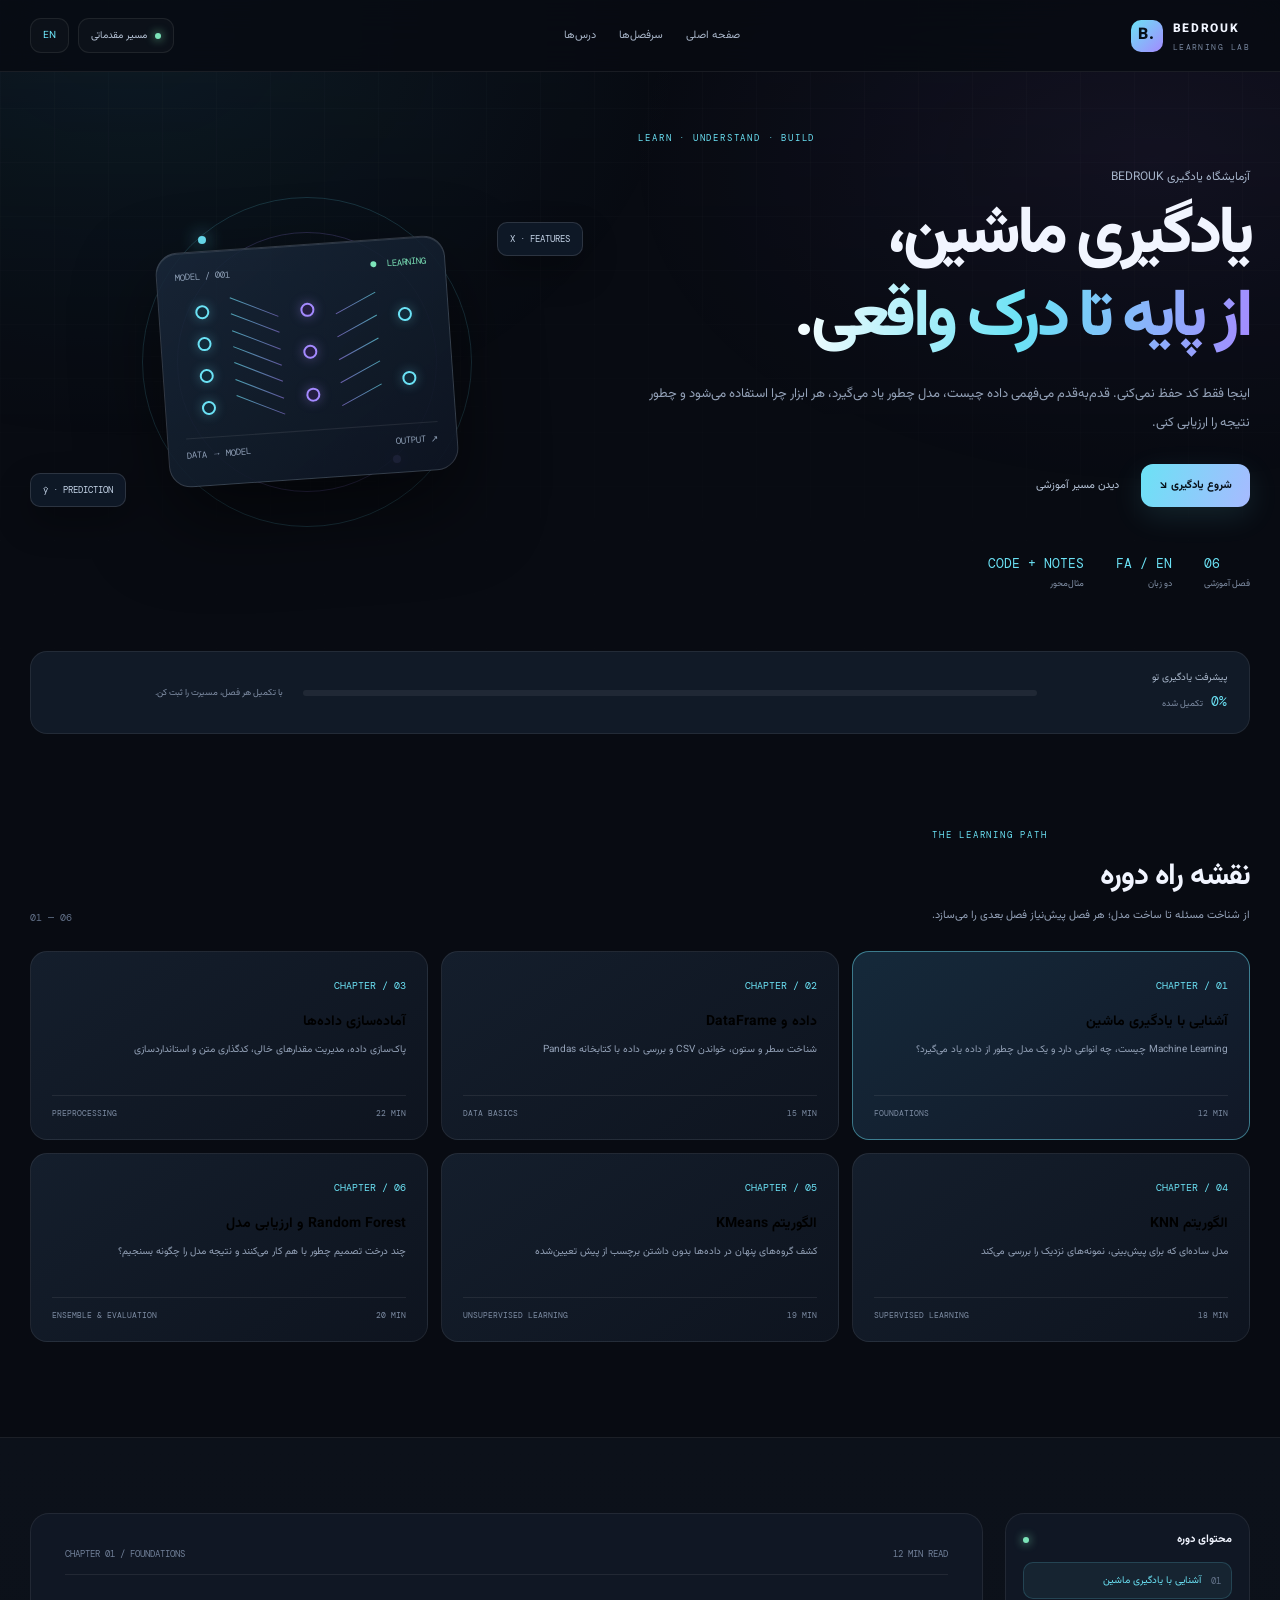
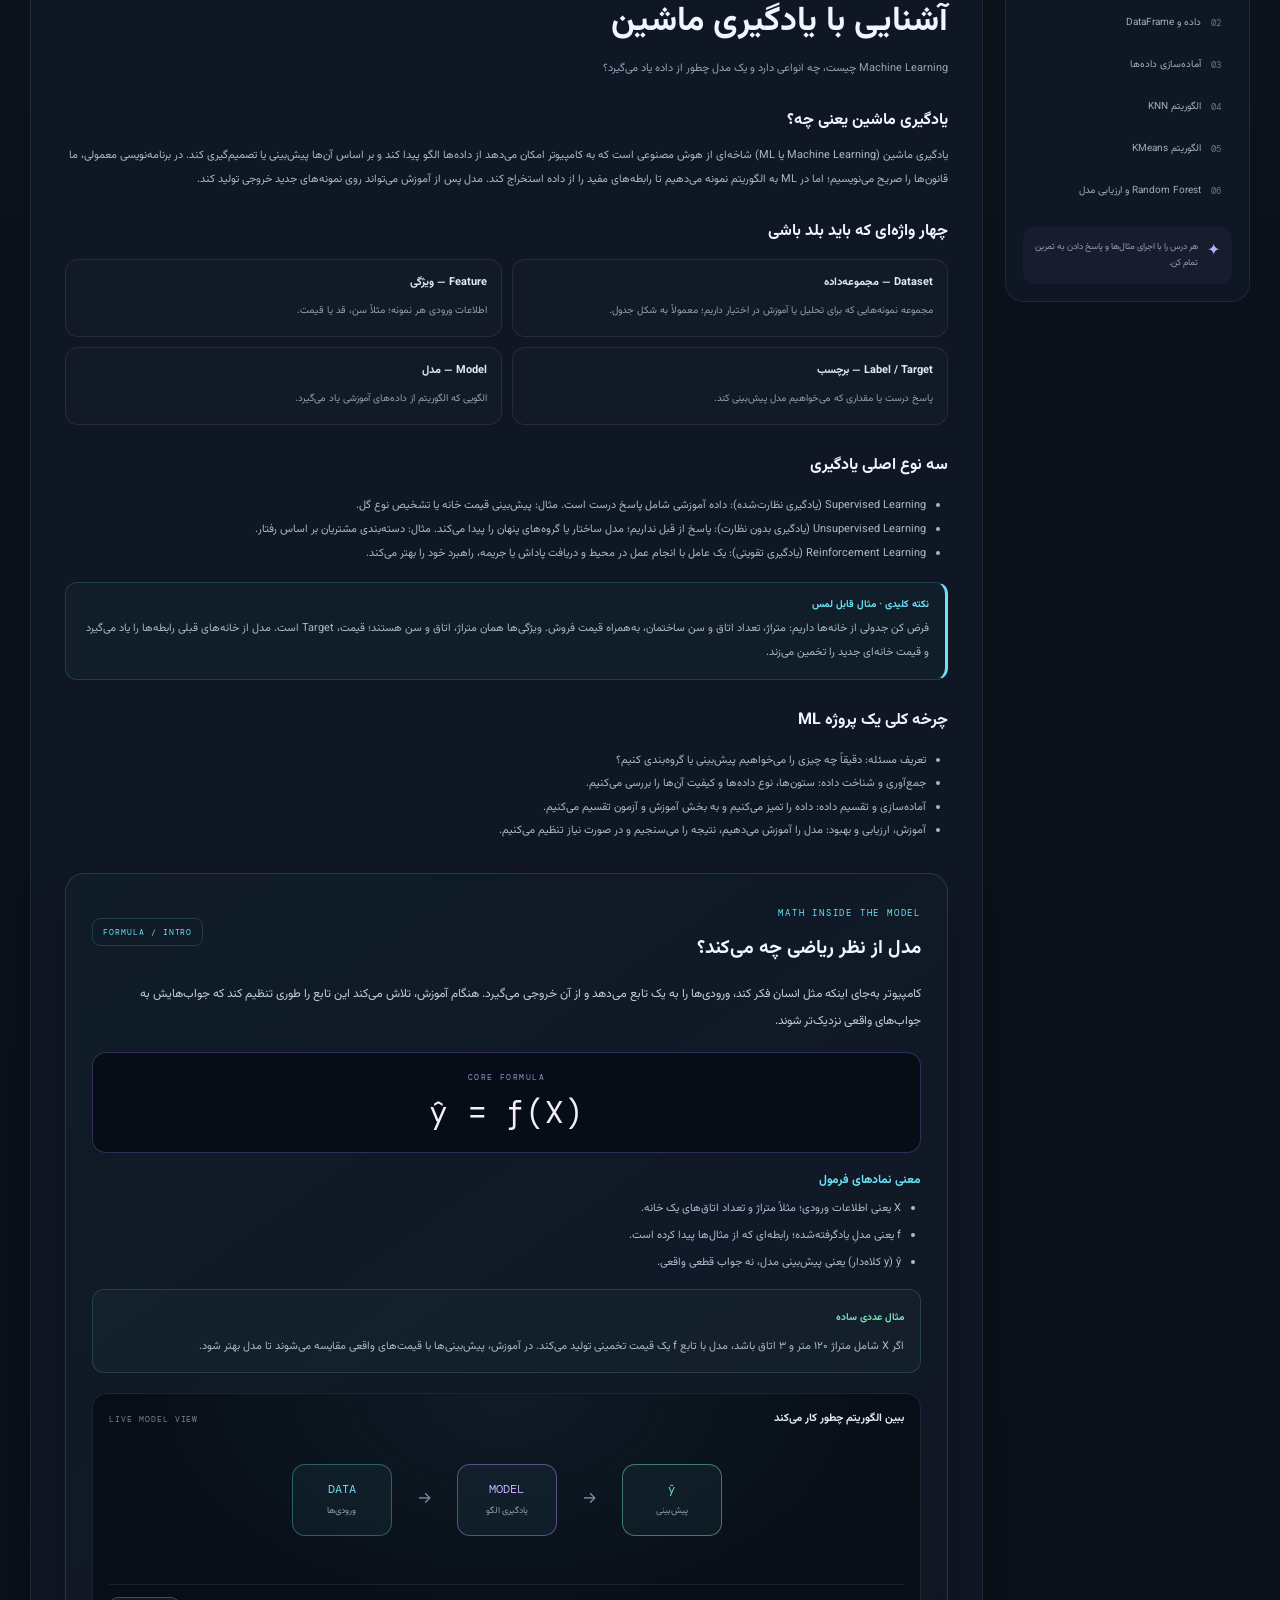
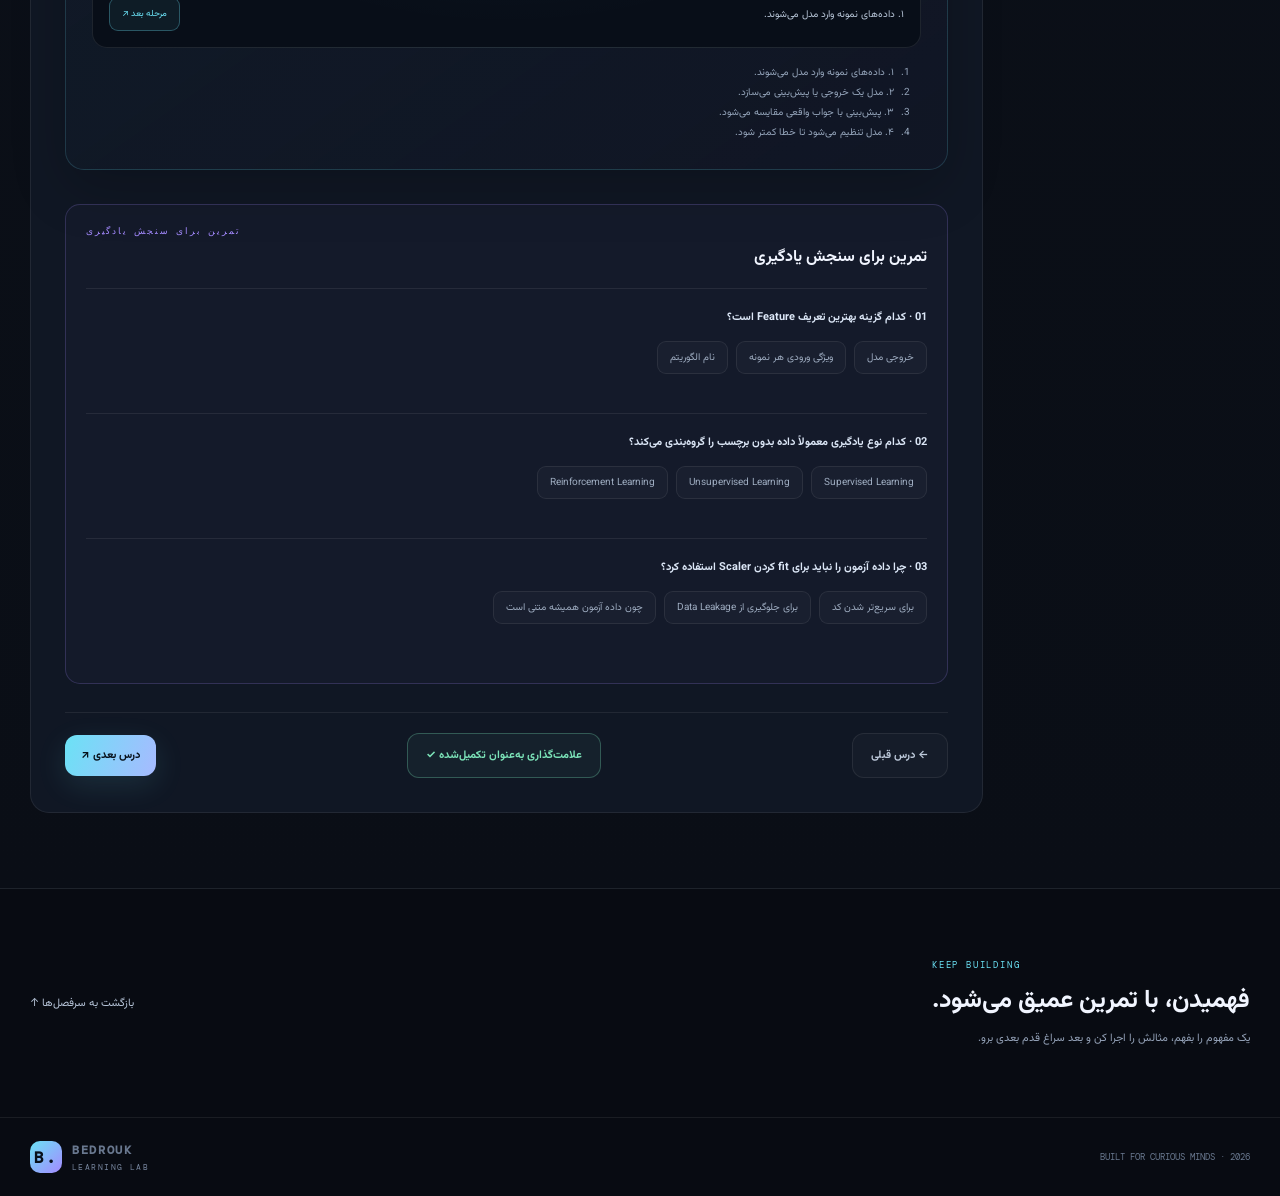
==== commit 0c2c9c02: "Improve academy page SEO metadata" ====
--- a/academy.html
+++ b/academy.html
@@ -2,8 +2,17 @@
 <html lang="fa" dir="rtl">
 <head>
 <meta charset="utf-8"><meta name="viewport" content="width=device-width,initial-scale=1">
-<meta name="theme-color" content="#080b12"><meta name="description" content="BEDROUK Learning Lab — interactive bilingual Machine Learning lessons.">
-<title>BEDROUK Learning Lab — Machine Learning</title>
+<meta name="theme-color" content="#080b12">
+<meta name="description" content="آکادمی Bedrouk؛ آموزش تعاملی و دوزبانه یادگیری ماشین از مبانی تا آماده‌سازی داده، الگوریتم‌ها، آموزش و ارزیابی مدل.">
+<meta name="robots" content="index,follow">
+<link rel="canonical" href="https://bedrouk1.github.io/Bedrouk/academy.html">
+<meta property="og:type" content="website">
+<meta property="og:site_name" content="Bedrouk">
+<meta property="og:locale" content="fa_IR">
+<meta property="og:title" content="Bedrouk Learning Lab | آموزش Machine Learning">
+<meta property="og:description" content="آموزش تعاملی و دوزبانه یادگیری ماشین از پایه تا ارزیابی مدل.">
+<meta property="og:url" content="https://bedrouk1.github.io/Bedrouk/academy.html">
+<title>Bedrouk Learning Lab | آموزش یادگیری ماشین</title>
 <link rel="preconnect" href="https://fonts.googleapis.com"><link rel="preconnect" href="https://fonts.gstatic.com" crossorigin>
 <link href="https://fonts.googleapis.com/css2?family=DM+Mono:wght@400;500&family=Inter:wght@400;500;600;700;800&family=Vazirmatn:wght@400;500;600;700;800&display=swap" rel="stylesheet">
 <link rel="stylesheet" href="academy.css">
--- a/academy.css
+++ b/academy.css
@@ -0,0 +1,37 @@
+:root{--bg:#080b12;--panel:#101724;--panel2:#151f2e;--line:#ffffff13;--text:#f1f5ff;--muted:#94a2b8;--cyan:#6be2f5;--violet:#a48aff;--green:#7ce4b9;--amber:#f2c879;--radius:20px}
+*{box-sizing:border-box}html{scroll-behavior:smooth;scroll-padding-top:90px}body{margin:0;background:var(--bg);color:var(--text);font-family:Inter,Vazirmatn,sans-serif}body[dir=rtl]{font-family:Vazirmatn,Inter,sans-serif}a{color:inherit;text-decoration:none}button{font:inherit;cursor:pointer}.ambient{position:fixed;inset:0;z-index:-2;pointer-events:none;background:radial-gradient(ellipse at 10% 4%,#287d9825,transparent 34%),radial-gradient(ellipse at 90% 18%,#7952b51d,transparent 32%),linear-gradient(#ffffff04 1px,transparent 1px),linear-gradient(90deg,#ffffff04 1px,transparent 1px);background-size:auto,auto,54px 54px,54px 54px;mask-image:linear-gradient(#000,transparent 92%)}.wrap{width:min(1220px,calc(100% - 48px));margin:auto}.topbar{height:72px;position:sticky;top:0;z-index:30;display:flex;align-items:center;justify-content:space-between;padding:0 max(24px,calc((100vw - 1220px)/2));border-bottom:1px solid var(--line);background:#080b12d9;backdrop-filter:blur(18px)}.brand{display:flex;align-items:center;gap:10px;font-weight:800;font-size:12px;letter-spacing:.14em;direction:ltr}.brand small{display:block;color:#77869e;font:8px 'DM Mono';letter-spacing:.18em;margin-top:4px}.brand-mark{width:32px;height:32px;border-radius:10px;background:linear-gradient(135deg,var(--cyan),var(--violet));display:grid;place-items:center;color:#08111b;font-size:16px}.topbar nav,.top-actions{display:flex;align-items:center;gap:23px}.topbar nav a{font-size:11px;color:#a8b5c8;transition:.2s}.topbar nav a:hover,.text-btn:hover{color:var(--cyan)}.top-actions{gap:9px}.level-pill,.language-btn{border:1px solid var(--line);border-radius:11px;padding:9px 12px;background:#ffffff06;color:#b7c4d7;font-size:10px}.level-pill{display:flex;align-items:center;gap:8px}.level-pill i,.tiny-dot{width:6px;height:6px;border-radius:50%;background:var(--green);box-shadow:0 0 10px var(--green)}.language-btn{color:var(--cyan);cursor:pointer}.hero{min-height:590px;display:grid;grid-template-columns:1.05fr .95fr;align-items:center;gap:55px;padding-top:60px;padding-bottom:75px}.eyebrow{font:9px 'DM Mono';letter-spacing:.2em;color:var(--cyan);direction:ltr}.hero-kicker{color:#a4b2c8;font-size:12px;margin:24px 0 9px}.hero h1{font-size:clamp(38px,5.5vw,66px);line-height:1.25;letter-spacing:-.055em;margin:0;font-weight:800}.hero h1 em{font-style:normal;background:linear-gradient(100deg,#fff,var(--cyan),var(--violet));background-clip:text;color:transparent}.hero-desc{max-width:610px;color:var(--muted);font-size:13px;line-height:2.2;margin:20px 0}.hero-actions{display:flex;align-items:center;gap:22px;margin-top:27px}.primary-btn,.secondary-btn,.complete-btn{border:0;border-radius:12px;padding:13px 18px;font-size:11px;font-weight:700;transition:.25s}.primary-btn{background:linear-gradient(110deg,var(--cyan),#a7baff);color:#071019;box-shadow:0 9px 30px #6be2f51e}.primary-btn:hover,.complete-btn:hover{transform:translateY(-3px);box-shadow:0 12px 35px #6be2f533}.text-btn{font-size:11px;color:#b6c4d8;transition:.2s}.hero-stats{display:flex;gap:32px;margin-top:48px}.hero-stats div{display:grid;gap:5px}.hero-stats strong{font:13px 'DM Mono';color:var(--cyan);direction:ltr}.hero-stats span{font-size:9px;color:#8290a6}.hero-visual{height:390px;position:relative;display:grid;place-items:center}.visual-grid{position:absolute;inset:10%;background:linear-gradient(#ffffff08 1px,transparent 1px),linear-gradient(90deg,#ffffff08 1px,transparent 1px);background-size:25px 25px;mask-image:radial-gradient(ellipse,#000,transparent 72%)}.orbit{position:absolute;border:1px solid #6be2f52b;border-radius:50%;width:330px;height:330px;animation:spin 28s linear infinite}.orbit:before{content:'';position:absolute;width:8px;height:8px;border-radius:50%;background:var(--cyan);box-shadow:0 0 18px var(--cyan);top:38px;left:55px}.orbit-b{width:260px;height:260px;border-color:#a48aff35;animation-direction:reverse;animation-duration:23s}.orbit-b:before{background:var(--violet);box-shadow:0 0 18px var(--violet);top:auto;left:auto;bottom:28px;right:35px}.data-card{position:relative;width:290px;height:235px;border:1px solid #ffffff24;border-radius:22px;background:linear-gradient(145deg,#19283add,#0e1522ed);box-shadow:0 35px 80px #0008,inset 0 1px #ffffff1c;padding:18px;transform:rotate(-4deg);animation:float 6s ease-in-out infinite}.data-head,.data-foot{display:flex;justify-content:space-between;font:9px 'DM Mono';color:#8fa0b7;direction:ltr}.live{color:var(--green)}.live i{display:inline-block;width:6px;height:6px;background:var(--green);border-radius:50%;margin-right:5px}.network{height:155px;display:flex;align-items:center;justify-content:space-between;padding:20px 18px;direction:ltr}.node-col{display:flex;flex-direction:column;justify-content:space-around;height:100%;gap:13px}.node-col i{width:14px;height:14px;border:2px solid var(--cyan);border-radius:50%;background:#122a39;box-shadow:0 0 12px #6be2f555}.node-col.middle i{border-color:var(--violet);background:#251e42;box-shadow:0 0 12px #a48aff66}.connections{height:115px;width:52px;display:flex;flex-direction:column;justify-content:space-around}.connections b{height:1px;background:linear-gradient(90deg,#6be2f5aa,#a48aff88);transform:rotate(25deg)}.connections.second{width:45px}.connections.second b{background:linear-gradient(90deg,#a48aff99,#6be2f5aa);transform:rotate(-25deg)}.data-foot{border-top:1px solid #ffffff15;padding-top:10px}.float-label{position:absolute;border:1px solid #ffffff20;background:#101a29e8;border-radius:10px;padding:10px 12px;color:#c5d5e8;font:9px 'DM Mono';direction:ltr;box-shadow:0 15px 35px #0005}.label-top{top:55px;right:0}.label-bottom{bottom:50px;left:0}.progress-wrap{margin-top:-15px}.progress-card{border:1px solid var(--line);border-radius:17px;background:#111a27;padding:18px 22px;display:grid;grid-template-columns:170px 1fr 230px;align-items:center;gap:20px}.progress-label{display:block;font-size:10px;color:#aab8cc;margin-bottom:5px}.progress-card strong{font:13px 'DM Mono';color:var(--cyan);direction:ltr}.progress-card strong small{font:9px Vazirmatn,Inter;color:#7f8da4}.progress-track{height:6px;border-radius:10px;background:#ffffff10;overflow:hidden}.progress-track span{display:block;height:100%;width:0;background:linear-gradient(90deg,var(--cyan),var(--violet));transition:width .6s}.progress-caption{font-size:9px;color:#7f8da4}.section{padding:95px 0}.section-heading{display:flex;justify-content:space-between;align-items:end;margin-bottom:27px}.section-heading h2{font-size:30px;margin:12px 0 7px;letter-spacing:-.04em}.section-heading p{font-size:11px;color:var(--muted);margin:0}.section-count{font:10px 'DM Mono';color:#63728a;direction:ltr}.chapter-grid{display:grid;grid-template-columns:repeat(3,1fr);gap:13px}.chapter-card{position:relative;text-align:start;padding:21px;border:1px solid var(--line);border-radius:17px;background:linear-gradient(145deg,#141e2c,#0e141f);transition:.28s;overflow:hidden;cursor:pointer}.chapter-card:hover{transform:translateY(-5px);border-color:#6be2f555;box-shadow:0 18px 45px #0005}.chapter-card.active{border-color:#6be2f577;background:linear-gradient(145deg,#15293a,#111827)}.chapter-card .number{font:10px 'DM Mono';color:var(--cyan);direction:ltr}.chapter-card h3{font-size:14px;margin:13px 0 7px}.chapter-card p{font-size:10px;color:var(--muted);line-height:1.9;margin:0;min-height:38px}.chapter-card .meta{display:flex;justify-content:space-between;margin-top:17px;padding-top:12px;border-top:1px solid var(--line);font:8px 'DM Mono';color:#7d8ca3;direction:ltr}.chapter-card .done-mark{color:var(--green)}.lesson-section{background:linear-gradient(180deg,#0c111a,#0a0e16);border-block:1px solid var(--line);padding:75px 0}.lesson-layout{display:grid;grid-template-columns:245px minmax(0,1fr);gap:22px;align-items:start}.lesson-sidebar,.lesson-main{border:1px solid var(--line);border-radius:19px;background:#101724}.lesson-sidebar{padding:17px;position:sticky;top:91px}.sidebar-title{display:flex;justify-content:space-between;align-items:center;font-size:11px;font-weight:700;margin-bottom:14px}.lesson-nav-list{display:grid;gap:5px}.lesson-nav-item{display:flex;gap:10px;align-items:center;text-align:start;padding:10px;border:1px solid transparent;border-radius:10px;background:transparent;color:#9eacc0;font-size:10px;cursor:pointer;transition:.2s}.lesson-nav-item:hover,.lesson-nav-item.active{background:#6be2f510;border-color:#6be2f52c;color:var(--cyan)}.lesson-nav-item b{font:9px 'DM Mono';color:#65748b}.lesson-nav-item .check{margin-inline-start:auto;color:var(--green)}.sidebar-note{display:flex;gap:9px;margin-top:18px;padding:12px;border-radius:12px;background:#a48aff0c;color:#bbaaff}.sidebar-note p{font-size:9px;line-height:1.8;color:#929db1;margin:0}.lesson-main{padding:clamp(19px,3vw,34px);min-width:0}.lesson-topline{display:flex;justify-content:space-between;border-bottom:1px solid var(--line);padding-bottom:14px;color:#718099;font:9px 'DM Mono';direction:ltr}.lesson-main h2{font-size:clamp(24px,3vw,34px);margin:20px 0 8px}.lesson-subtitle{font-size:11px;color:var(--muted);line-height:1.9;margin-bottom:25px}.lesson-body{max-width:900px}.lesson-body h3{font-size:16px;margin:28px 0 10px}.lesson-body p,.lesson-body li{font-size:11px;color:#aab7ca;line-height:2.15}.lesson-body ul{padding-inline-start:22px}.concept-grid{display:grid;grid-template-columns:repeat(2,1fr);gap:10px;margin:15px 0}.concept{border:1px solid var(--line);border-radius:13px;padding:14px;background:#ffffff04}.concept b{display:block;color:#dce9f8;font-size:11px;margin-bottom:6px}.concept span{font-size:10px;line-height:1.8;color:#8e9db3}.callout{border:1px solid #6be2f52b;border-inline-start:3px solid var(--cyan);border-radius:12px;background:#6be2f508;padding:14px 16px;margin:17px 0}.callout.warning{border-color:#f2c87930;border-inline-start-color:var(--amber);background:#f2c87908}.callout b{display:block;color:var(--cyan);font-size:10px;margin-bottom:5px}.callout.warning b{color:var(--amber)}.callout p{margin:0}.code-card{border:1px solid #ffffff17;border-radius:14px;background:#080d15;overflow:hidden;margin:16px 0;direction:ltr;text-align:left}.code-head{display:flex;justify-content:space-between;align-items:center;padding:10px 13px;border-bottom:1px solid #ffffff12;color:#8798b0;font:9px 'DM Mono'}.copy-btn{border:1px solid #ffffff20;background:#ffffff08;color:#b7c7dc;border-radius:7px;padding:5px 9px;font:9px 'DM Mono'}.code-card pre{margin:0;padding:16px;overflow:auto;color:#cbd9ed;font:11px/1.9 'DM Mono',monospace;tab-size:4}.code-card code{font:inherit}.code-note{padding:11px 14px;border-top:1px solid #ffffff10;color:#9cabc0;font:10px/1.8 Vazirmatn,Inter,sans-serif;direction:rtl;text-align:right}.output-label{display:block;color:var(--green);font:9px 'DM Mono';margin-bottom:4px}.kw{color:#c4a0ff}.fn{color:#6be2f5}.str{color:#a3dfac}.cm{color:#718199}.num{color:#f1c879}.lesson-controls{display:flex;align-items:center;justify-content:space-between;gap:9px;border-top:1px solid var(--line);padding-top:20px;margin-top:28px}.secondary-btn{border:1px solid var(--line);background:#ffffff06;color:#bdc9da}.complete-btn{border:1px solid #7ce4b94a;background:#7ce4b90d;color:var(--green)}.complete-btn.done{background:#7ce4b923}.lesson-controls .primary-btn{padding:12px 16px}.final-cta{padding:70px 0;display:flex;align-items:center;justify-content:space-between;gap:20px}.final-cta h2{font-size:25px;margin:10px 0}.final-cta p{font-size:11px;color:var(--muted);margin:0}footer{border-top:1px solid var(--line);padding:23px max(24px,calc((100vw - 1220px)/2));display:flex;justify-content:space-between;align-items:center;color:#69788f;font:9px 'DM Mono';direction:ltr}.toast{position:fixed;bottom:22px;left:50%;transform:translate(-50%,20px);opacity:0;pointer-events:none;background:#172638;border:1px solid #6be2f555;color:#e2faff;border-radius:11px;padding:11px 16px;font-size:10px;transition:.25s;z-index:60}.toast.show{opacity:1;transform:translate(-50%,0)}.reveal{opacity:0;transform:translateY(18px);transition:.65s}.reveal.visible{opacity:1;transform:translateY(0)}@keyframes spin{to{transform:rotate(360deg)}}@keyframes float{0%,100%{transform:translateY(0) rotate(-4deg)}50%{transform:translateY(-12px) rotate(-2deg)}}
+body[dir=rtl] .section-heading{direction:rtl}body[dir=rtl] .lesson-topline,body[dir=rtl] .chapter-card .meta{direction:ltr}body[dir=rtl] .code-note{direction:rtl}
+@media(max-width:900px){.hero{gap:15px}.hero-visual{transform:scale(.88)}.lesson-layout{grid-template-columns:205px 1fr}.chapter-grid{grid-template-columns:repeat(2,1fr)}.progress-card{grid-template-columns:150px 1fr}.progress-caption{grid-column:1/-1}}
+@media(max-width:650px){.wrap{width:calc(100% - 30px)}.topbar{height:64px;padding:0 15px}.topbar nav{display:none}.level-pill{display:none}.hero{grid-template-columns:1fr;padding-top:55px;padding-bottom:45px}.hero h1{font-size:42px}.hero-visual{height:310px;transform:scale(.82);margin-top:-5px}.hero-stats{gap:20px;margin-top:32px}.progress-card{grid-template-columns:1fr;gap:12px}.progress-caption{grid-column:auto}.section{padding:65px 0}.section-heading h2{font-size:25px}.chapter-grid{grid-template-columns:1fr}.chapter-card p{min-height:0}.lesson-section{padding:35px 0}.lesson-layout{grid-template-columns:1fr}.lesson-sidebar{position:static;padding:13px}.lesson-nav-list{display:flex;overflow-x:auto;padding-bottom:4px}.lesson-nav-item{min-width:max-content}.sidebar-note{display:none}.lesson-main{padding:20px 15px}.concept-grid{grid-template-columns:1fr}.lesson-controls{flex-wrap:wrap}.lesson-controls>*{flex:1}.final-cta{align-items:flex-start;flex-direction:column;padding:50px 0}footer{padding:20px 15px;gap:15px;flex-direction:column;text-align:center}}
+@media(prefers-reduced-motion:reduce){*,*:before,*:after{scroll-behavior:auto!important;animation-duration:.01ms!important;transition-duration:.01ms!important}}
+
+.practice{margin-top:34px;padding:20px;border:1px solid #a48aff35;border-radius:15px;background:#a48aff08}.practice>.eyebrow{color:var(--violet)}.practice h3{margin:8px 0 18px}.quiz-question{padding:15px 0;border-top:1px solid var(--line)}.quiz-question>b{font-size:11px;color:#dce7f7;line-height:1.8}.quiz-options{display:flex;flex-wrap:wrap;gap:8px;margin-top:12px}.quiz-option{border:1px solid var(--line);border-radius:9px;padding:8px 12px;background:#ffffff06;color:#9eacc0;font-size:10px;transition:.2s}.quiz-option:hover{border-color:#a48aff77;color:#e8e0ff}.quiz-option.correct{border-color:#7ce4b977;background:#7ce4b915;color:var(--green)}.quiz-option.incorrect{border-color:#f18b8b77;background:#f18b8b12;color:#f4a1a1}.quiz-feedback{min-height:16px;font-size:10px!important;color:var(--green)!important;margin:8px 0 0!important}
+
+/* Beginner-first math lessons and algorithm motion lab */
+.math-lab{margin:30px 0 10px;padding:clamp(16px,3vw,26px);border:1px solid #6be2f52b;border-radius:19px;background:linear-gradient(145deg,#10202b99,#111625e8);box-shadow:0 18px 55px #0003;overflow:hidden}
+.math-head{display:flex;justify-content:space-between;gap:12px;align-items:center}.math-head h3{margin:9px 0 0!important;font-size:19px!important;color:#f0f6ff}.math-chip{font:8px 'DM Mono';letter-spacing:.12em;color:var(--cyan);border:1px solid #6be2f52b;padding:8px 10px;border-radius:8px;direction:ltr;white-space:nowrap}
+.math-intro{font-size:12px!important;line-height:2.2!important;color:#c0ccdc!important;margin:18px 0!important}
+.formula-box{padding:19px;border-radius:14px;background:#070d17;border:1px solid #a48aff45;text-align:center;direction:ltr;position:relative;overflow:hidden}.formula-box:before{content:"";position:absolute;inset:0;background:linear-gradient(110deg,transparent,#a48aff12,transparent);transform:translateX(-100%);animation:formulaShine 5s ease-in-out infinite}.formula-box span{display:block;font:8px 'DM Mono';letter-spacing:.18em;color:#9b8bcb;margin-bottom:10px}.formula-box strong{display:block;color:#f3edff;font:clamp(21px,4vw,31px) 'DM Mono',monospace;letter-spacing:.01em;position:relative}
+.formula-parts{margin-top:18px}.formula-parts h4{font-size:12px;color:var(--cyan);margin:0 0 8px}.formula-parts ul{margin:0;padding-inline-start:20px}.formula-parts li{font-size:11px!important;line-height:2.1!important;color:#aebbd0!important;margin:4px 0}
+.math-example{padding:14px 16px;margin-top:15px;border-radius:12px;background:#7ce4b909;border:1px solid #7ce4b92b}.math-example b{font-size:10px;color:var(--green)}.math-example p{margin:7px 0 0!important;font-size:11px!important;line-height:2!important}
+.algorithm-visual{margin-top:20px;padding:16px;border-radius:15px;border:1px solid #ffffff17;background:radial-gradient(ellipse at 50% 0%,#6be2f510,transparent 65%),#080e18}.visual-title{display:flex;justify-content:space-between;gap:8px;align-items:center}.visual-title b{font-size:11px;color:#e2ebf8}.visual-title span{font:8px 'DM Mono';color:#73849c;letter-spacing:.12em;direction:ltr}
+.algo-flow{min-height:145px;display:flex;justify-content:center;align-items:center;gap:clamp(8px,3vw,25px);direction:ltr}.flow-node{width:100px;height:72px;border:1px solid #6be2f555;border-radius:13px;display:grid;place-content:center;text-align:center;color:var(--cyan);font:12px 'DM Mono';background:#6be2f50c;animation:nodeGlow 3s ease-in-out infinite}.flow-node small{font:9px Vazirmatn;color:#8e9db3;margin-top:7px}.model-node{border-color:#a48aff77;color:#c5adff;animation-delay:.8s}.output-node{border-color:#7ce4b977;color:var(--green);animation-delay:1.6s}.algo-flow>i{color:#8798b2;font-style:normal;animation:arrowPulse 1.5s infinite}
+.matrix-demo{max-width:440px;margin:22px auto;text-align:center}.matrix-label,.matrix-caption{font:8px 'DM Mono';letter-spacing:.14em;color:#8496ad;direction:ltr}.matrix-table{display:grid;grid-template-columns:repeat(3,1fr);gap:5px;margin:12px auto}.matrix-table>*{padding:12px 6px;border:1px solid #6be2f52a;border-radius:7px;background:#6be2f509;font:11px 'DM Mono';color:#d9e9f6;animation:cellPulse 3.5s infinite}.matrix-table>*:nth-child(3n+2){animation-delay:.5s}.matrix-table>*:nth-child(3n){animation-delay:1s}.matrix-table span{color:var(--cyan);background:#6be2f51b}.matrix-caption i{color:var(--violet);font-style:normal}
+.scale-demo{display:flex;justify-content:center;align-items:center;gap:30px;min-height:165px;direction:ltr}.scale-demo>div{width:42%}.scale-demo small{font:8px 'DM Mono';color:#92a4ba;letter-spacing:.08em}.scale-demo>b{color:var(--cyan);font-size:20px}.scale-bars{height:100px;display:flex;align-items:end;gap:10px;border-bottom:1px solid #ffffff25;margin-top:8px}.scale-bars i{display:block;flex:1;max-width:30px;border-radius:5px 5px 0 0;background:linear-gradient(#a48aff,#6be2f5);animation:barBreathe 2.5s ease-in-out infinite alternate}.scale-bars.normalized i{background:linear-gradient(#7ce4b9,#6be2f5);animation-delay:.3s}
+.plot-demo{height:220px;max-width:440px;margin:12px auto;position:relative;border-left:1px solid #ffffff25;border-bottom:1px solid #ffffff25;background:linear-gradient(#ffffff08 1px,transparent 1px),linear-gradient(90deg,#ffffff08 1px,transparent 1px);background-size:25% 25%;direction:ltr}.plot-demo small{position:absolute;bottom:8px;left:10px;color:#8192a9;font:8px 'DM Mono';letter-spacing:.1em}.point,.new-point,.cluster-dot{position:absolute;width:11px;height:11px;border-radius:50%;background:var(--cyan);box-shadow:0 0 12px #6be2f588}.p1{left:18%;top:25%}.p2{left:28%;top:37%}.p3{left:39%;top:20%}.p4{left:73%;top:70%;background:var(--violet)}.p5{left:82%;top:58%;background:var(--violet)}.p6{left:66%;top:82%;background:var(--violet)}.new-point{left:34%;top:32%;width:15px;height:15px;background:var(--amber);z-index:2;animation:newPointPulse 1.8s infinite}.distance-ring{position:absolute;left:22%;top:16%;width:34%;height:38%;border:1px dashed #f2c87999;border-radius:50%;animation:ringPulse 3s infinite}.knn-plot label{position:absolute;left:38%;top:29%;font:8px 'DM Mono';color:var(--amber)}
+.cluster-dot{background:#6be2f5}.c1{left:16%;top:25%}.c2{left:25%;top:36%}.c3{left:34%;top:20%}.c4{left:23%;top:52%}.c5{left:68%;top:24%;background:#a48aff}.c6{left:79%;top:38%;background:#a48aff}.c7{left:70%;top:52%;background:#a48aff}.c8{left:51%;top:73%;background:#7ce4b9}.centroid{position:absolute;font:bold 28px Inter;color:#fff;text-shadow:0 0 14px currentColor;animation:centroidMove 3s ease-in-out infinite}.centroid.a{left:24%;top:28%;color:var(--cyan)}.centroid.b{left:73%;top:29%;color:var(--violet);animation-delay:.5s}.centroid.c{left:54%;top:66%;color:var(--green);animation-delay:1s}.cluster-plot small{bottom:8px}
+.forest-demo{min-height:180px;display:flex;justify-content:center;align-items:center;gap:clamp(8px,2vw,20px);direction:ltr}.tree{width:65px;height:105px;position:relative;display:flex;flex-direction:column;align-items:center;justify-content:space-between;animation:treeSway 3s ease-in-out infinite}.tree:nth-child(2){animation-delay:.4s}.tree:nth-child(3){animation-delay:.8s}.tree i{width:2px;height:25px;background:#91a3ba;position:absolute;top:31px;left:50%;transform:rotate(35deg);transform-origin:top}.tree b{width:31px;height:29px;display:grid;place-items:center;border:1px solid #a48aff88;border-radius:8px;color:#d5c8ff;background:#a48aff18;font:12px 'DM Mono'}.tree span{width:20px;height:20px;border:1px solid #6be2f577;border-radius:6px;background:#6be2f511}.vote-arrow{font-size:22px;color:var(--cyan);animation:arrowPulse 1.5s infinite}.vote-result{width:55px;height:55px;border:1px solid #7ce4b988;border-radius:50%;display:grid;place-content:center;text-align:center;color:var(--green);font:20px 'DM Mono';box-shadow:0 0 25px #7ce4b922}.vote-result small{font:7px 'DM Mono';color:#8ba39d;white-space:nowrap;margin-top:3px}
+.visual-step{display:flex;justify-content:space-between;align-items:center;gap:12px;margin-top:12px;padding-top:12px;border-top:1px solid #ffffff12}.visual-step p{margin:0!important;font-size:10px!important;line-height:1.9!important;color:#b8c6d8!important}.visual-next{flex-shrink:0;border:1px solid #6be2f54d;background:#6be2f510;color:var(--cyan);border-radius:9px;padding:9px 12px;font-size:9px}.visual-next:hover{background:#6be2f522;transform:translateY(-2px)}
+.math-steps{margin:15px 0 0;padding-inline-start:23px}.math-steps li{font-size:10px!important;color:#95a5bb!important;line-height:2!important;padding-inline-start:4px}
+.step-pulse .flow-node,.step-pulse .point,.step-pulse .cluster-dot,.step-pulse .tree{animation-duration:.65s}
+@keyframes formulaShine{0%,65%{transform:translateX(-100%)}100%{transform:translateX(100%)}}
+@keyframes nodeGlow{50%{box-shadow:0 0 24px #6be2f533;transform:translateY(-4px)}}
+@keyframes arrowPulse{50%{opacity:.35;transform:scale(1.15)}}
+@keyframes cellPulse{50%{border-color:#6be2f588;background:#6be2f51a}}
+@keyframes barBreathe{to{filter:brightness(1.5);transform:scaleY(.92);transform-origin:bottom}}
+@keyframes newPointPulse{50%{box-shadow:0 0 0 12px #f2c87918,0 0 22px #f2c879}}
+@keyframes ringPulse{50%{transform:scale(1.08);opacity:.5}}
+@keyframes centroidMove{50%{transform:translate(7px,-5px)}}
+@keyframes treeSway{50%{transform:translateY(-5px) rotate(2deg)}}
+@media(max-width:600px){.math-head{align-items:flex-start;flex-direction:column}.math-chip{align-self:flex-start}.algo-flow{gap:7px}.flow-node{width:82px;height:65px;font-size:10px}.scale-demo{gap:12px}.scale-demo small{font-size:7px}.forest-demo{gap:7px}.tree{width:48px}}
+@media(prefers-reduced-motion:reduce){.math-lab *, .math-lab *:before{animation:none!important;transition:none!important}}
